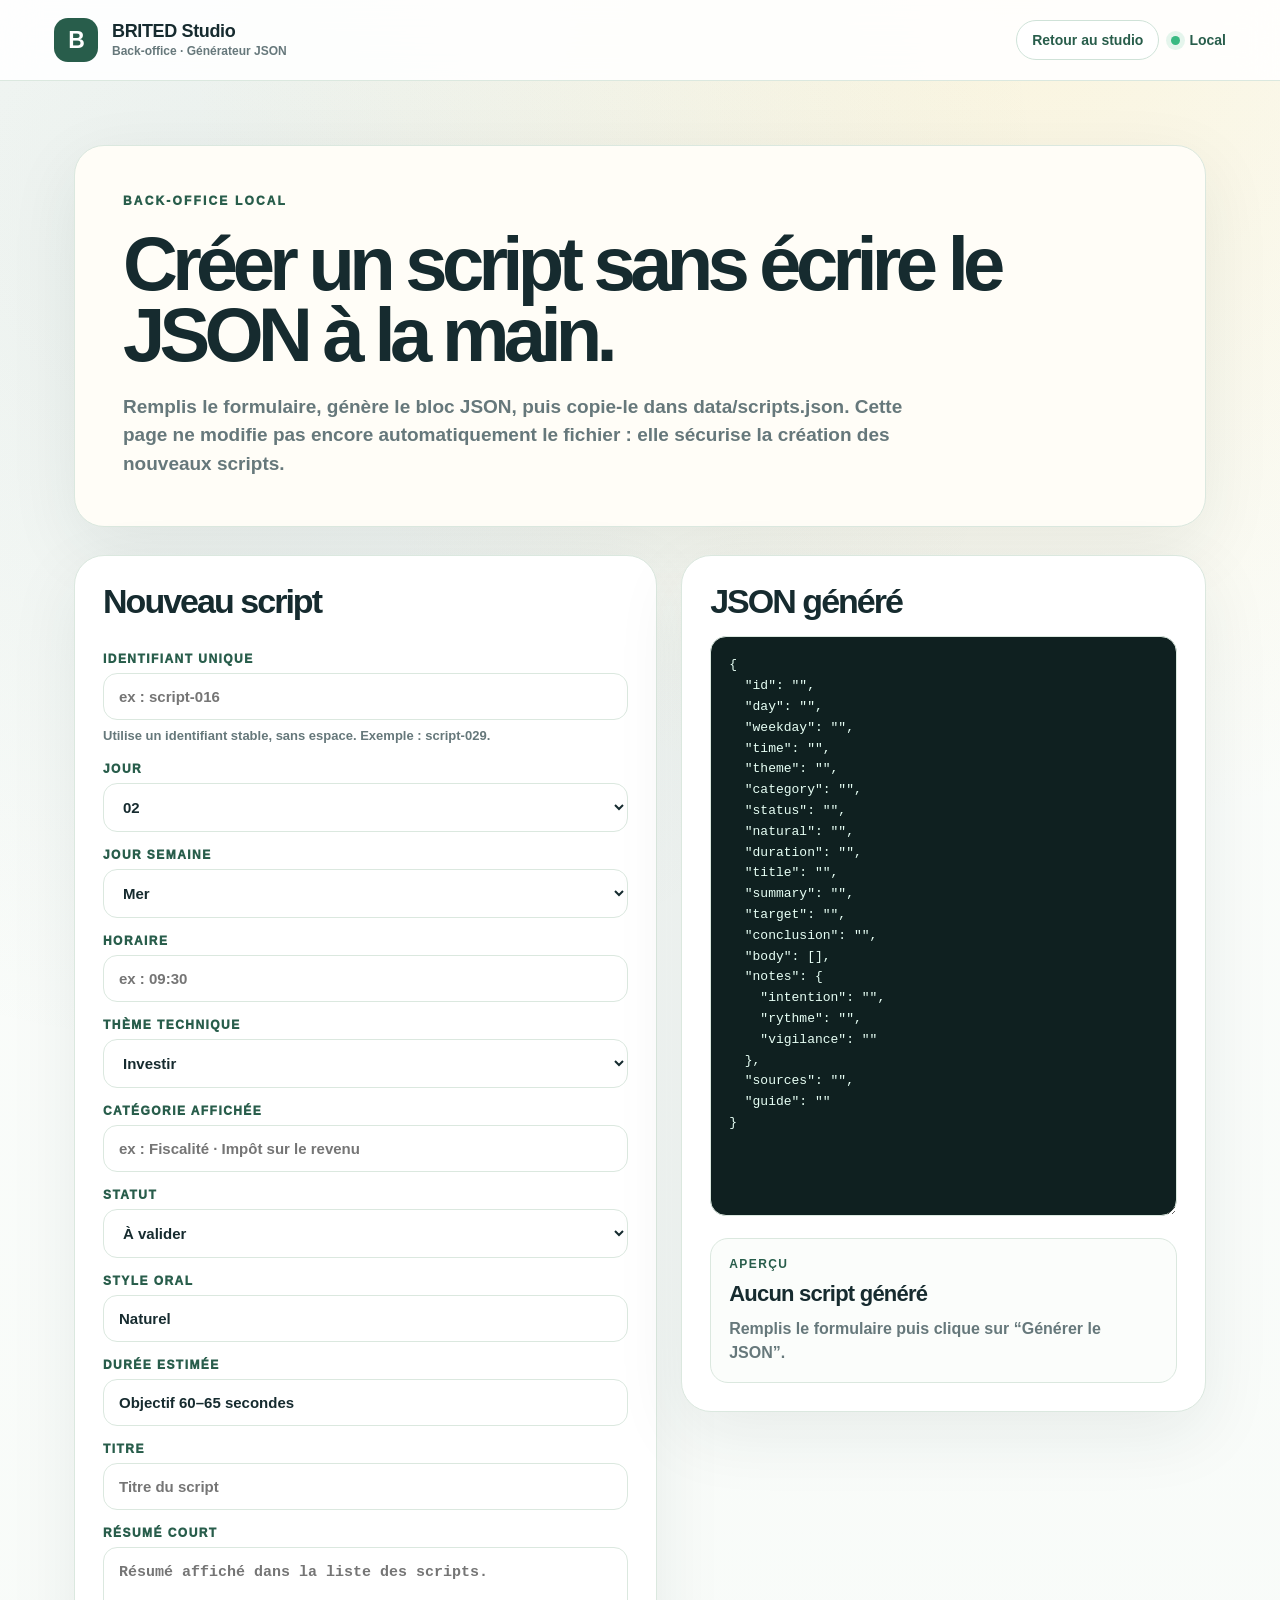
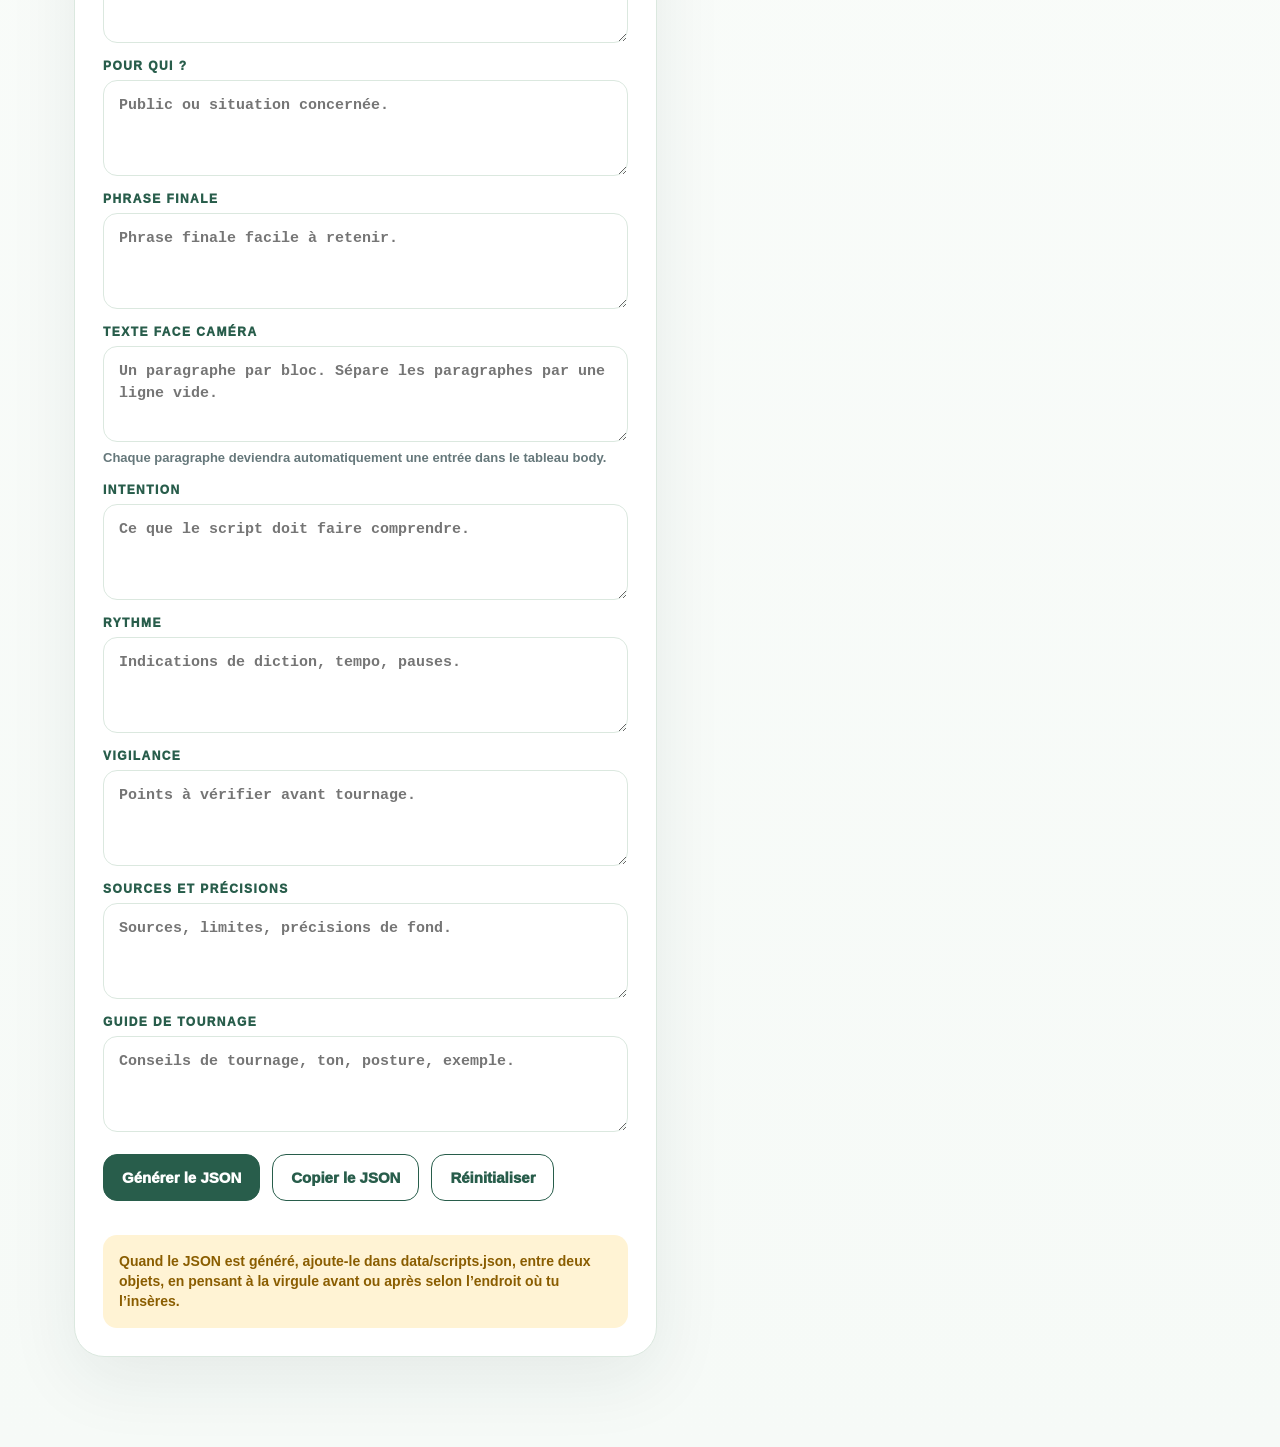
==== admin.html @ f1907782 "Branchement du CSS du back-office Modification de admin.html pour charger les styles spécifiques dep" ====
<!DOCTYPE html>
<html lang="fr">
<head>
  <meta charset="UTF-8" />
  <meta name="viewport" content="width=device-width, initial-scale=1.0" />

  <title>BRITED Studio V2 — Back-office</title>

  <link rel="stylesheet" href="assets/style.css" />
  <link rel="stylesheet" href="assets/admin.css" />
</head>

<body>
  <header>
    <div class="topbar">
      <div class="brand">
        <div class="brand-mark">B</div>
        <div>
          <div class="brand-title">BRITED Studio</div>
          <div class="brand-subtitle">Back-office · Générateur JSON</div>
        </div>
      </div>

      <div class="top-actions">
        <button class="small-button" onclick="window.location.href='index.html'">Retour au studio</button>
        <div class="access">
          <span class="access-dot"></span>
          Local
        </div>
      </div>
    </div>
  </header>

  <main class="admin-main">
    <section class="admin-hero">
      <div class="eyebrow">Back-office local</div>
      <h1>Créer un script sans écrire le JSON à la main.</h1>
      <p>
        Remplis le formulaire, génère le bloc JSON, puis copie-le dans <strong>data/scripts.json</strong>.
        Cette page ne modifie pas encore automatiquement le fichier : elle sécurise la création des nouveaux scripts.
      </p>
    </section>

    <section class="admin-layout">
      <form class="admin-card admin-form" id="scriptForm">
        <h2>Nouveau script</h2>

        <div class="field">
          <label for="id">Identifiant unique</label>
          <input id="id" name="id" type="text" placeholder="ex : script-016" required />
          <div class="field-help">Utilise un identifiant stable, sans espace. Exemple : script-029.</div>
        </div>

        <div class="field">
          <label for="day">Jour</label>
          <select id="day" name="day" required>
            <option value="02">02</option>
            <option value="03">03</option>
            <option value="04">04</option>
            <option value="05">05</option>
            <option value="06">06</option>
            <option value="07">07</option>
            <option value="08">08</option>
            <option value="09">09</option>
            <option value="10">10</option>
            <option value="11">11</option>
            <option value="12">12</option>
            <option value="13">13</option>
            <option value="14">14</option>
            <option value="15">15</option>
          </select>
        </div>

        <div class="field">
          <label for="weekday">Jour semaine</label>
          <select id="weekday" name="weekday" required>
            <option value="Mer">Mer</option>
            <option value="Jeu">Jeu</option>
            <option value="Ven">Ven</option>
            <option value="Sam">Sam</option>
            <option value="Dim">Dim</option>
            <option value="Lun">Lun</option>
            <option value="Mar">Mar</option>
          </select>
        </div>

        <div class="field">
          <label for="time">Horaire</label>
          <input id="time" name="time" type="text" placeholder="ex : 09:30" required />
        </div>

        <div class="field">
          <label for="theme">Thème technique</label>
          <select id="theme" name="theme" required>
            <option value="investir">Investir</option>
            <option value="fiscalite">Fiscalité</option>
            <option value="epargne">Épargne</option>
          </select>
        </div>

        <div class="field">
          <label for="category">Catégorie affichée</label>
          <input id="category" name="category" type="text" placeholder="ex : Fiscalité · Impôt sur le revenu" required />
        </div>

        <div class="field">
          <label for="status">Statut</label>
          <select id="status" name="status" required>
            <option value="À valider">À valider</option>
            <option value="À relire">À relire</option>
            <option value="Prêt">Prêt</option>
            <option value="Validé">Validé</option>
          </select>
        </div>

        <div class="field">
          <label for="natural">Style oral</label>
          <input id="natural" name="natural" type="text" value="Naturel" required />
        </div>

        <div class="field">
          <label for="duration">Durée estimée</label>
          <input id="duration" name="duration" type="text" value="Objectif 60–65 secondes" required />
        </div>

        <div class="field">
          <label for="title">Titre</label>
          <input id="title" name="title" type="text" placeholder="Titre du script" required />
        </div>

        <div class="field">
          <label for="summary">Résumé court</label>
          <textarea id="summary" name="summary" placeholder="Résumé affiché dans la liste des scripts." required></textarea>
        </div>

        <div class="field">
          <label for="target">Pour qui ?</label>
          <textarea id="target" name="target" placeholder="Public ou situation concernée." required></textarea>
        </div>

        <div class="field">
          <label for="conclusion">Phrase finale</label>
          <textarea id="conclusion" name="conclusion" placeholder="Phrase finale facile à retenir." required></textarea>
        </div>

        <div class="field">
          <label for="body">Texte face caméra</label>
          <textarea id="body" name="body" placeholder="Un paragraphe par bloc. Sépare les paragraphes par une ligne vide." required></textarea>
          <div class="field-help">Chaque paragraphe deviendra automatiquement une entrée dans le tableau body.</div>
        </div>

        <div class="field">
          <label for="intention">Intention</label>
          <textarea id="intention" name="intention" placeholder="Ce que le script doit faire comprendre." required></textarea>
        </div>

        <div class="field">
          <label for="rythme">Rythme</label>
          <textarea id="rythme" name="rythme" placeholder="Indications de diction, tempo, pauses." required></textarea>
        </div>

        <div class="field">
          <label for="vigilance">Vigilance</label>
          <textarea id="vigilance" name="vigilance" placeholder="Points à vérifier avant tournage." required></textarea>
        </div>

        <div class="field">
          <label for="sources">Sources et précisions</label>
          <textarea id="sources" name="sources" placeholder="Sources, limites, précisions de fond." required></textarea>
        </div>

        <div class="field">
          <label for="guide">Guide de tournage</label>
          <textarea id="guide" name="guide" placeholder="Conseils de tournage, ton, posture, exemple." required></textarea>
        </div>

        <div class="admin-actions">
          <button class="admin-button" type="submit">Générer le JSON</button>
          <button class="admin-button secondary" type="button" onclick="copyJson()">Copier le JSON</button>
          <button class="admin-button secondary" type="button" onclick="resetForm()">Réinitialiser</button>
        </div>

        <div class="admin-note">
          Quand le JSON est généré, ajoute-le dans <strong>data/scripts.json</strong>, entre deux objets,
          en pensant à la virgule avant ou après selon l’endroit où tu l’insères.
        </div>
      </form>

      <aside class="admin-card">
        <h2>JSON généré</h2>

        <textarea class="output-box" id="jsonOutput" readonly>{
  "id": "",
  "day": "",
  "weekday": "",
  "time": "",
  "theme": "",
  "category": "",
  "status": "",
  "natural": "",
  "duration": "",
  "title": "",
  "summary": "",
  "target": "",
  "conclusion": "",
  "body": [],
  "notes": {
    "intention": "",
    "rythme": "",
    "vigilance": ""
  },
  "sources": "",
  "guide": ""
}</textarea>

        <div class="preview-card" id="previewCard">
          <strong>Aperçu</strong>
          <h3>Aucun script généré</h3>
          <p>Remplis le formulaire puis clique sur “Générer le JSON”.</p>
        </div>
      </aside>
    </section>
  </main>

  <div class="toast" id="toast">Action confirmée</div>

  <script>
    const form = document.getElementById("scriptForm");
    const jsonOutput = document.getElementById("jsonOutput");
    const previewCard = document.getElementById("previewCard");

    function splitParagraphs(value) {
      return String(value || "")
        .split(/\n\s*\n/)
        .map((item) => item.trim())
        .filter(Boolean);
    }

    function getFormValue(name) {
      return form.elements[name].value.trim();
    }

    function buildScriptObject() {
      return {
        id: getFormValue("id"),
        day: getFormValue("day"),
        weekday: getFormValue("weekday"),
        time: getFormValue("time"),
        theme: getFormValue("theme"),
        category: getFormValue("category"),
        status: getFormValue("status"),
        natural: getFormValue("natural"),
        duration: getFormValue("duration"),
        title: getFormValue("title"),
        summary: getFormValue("summary"),
        target: getFormValue("target"),
        conclusion: getFormValue("conclusion"),
        body: splitParagraphs(getFormValue("body")),
        notes: {
          intention: getFormValue("intention"),
          rythme: getFormValue("rythme"),
          vigilance: getFormValue("vigilance")
        },
        sources: getFormValue("sources"),
        guide: getFormValue("guide")
      };
    }

    function generateJson() {
      const scriptObject = buildScriptObject();
      jsonOutput.value = JSON.stringify(scriptObject, null, 2);

      previewCard.innerHTML = `
        <strong>Aperçu</strong>
        <h3>${scriptObject.title || "Titre non renseigné"}</h3>
        <p>${scriptObject.day} ${scriptObject.weekday} · ${scriptObject.time} · ${scriptObject.category}</p>
      `;

      showToast("JSON généré");
    }

    function copyJson() {
      if (!jsonOutput.value.trim()) {
        showToast("Aucun JSON à copier");
        return;
      }

      navigator.clipboard.writeText(jsonOutput.value).then(() => {
        showToast("JSON copié");
      });
    }

    function resetForm() {
      form.reset();
      jsonOutput.value = `{
  "id": "",
  "day": "",
  "weekday": "",
  "time": "",
  "theme": "",
  "category": "",
  "status": "",
  "natural": "",
  "duration": "",
  "title": "",
  "summary": "",
  "target": "",
  "conclusion": "",
  "body": [],
  "notes": {
    "intention": "",
    "rythme": "",
    "vigilance": ""
  },
  "sources": "",
  "guide": ""
}`;

      previewCard.innerHTML = `
        <strong>Aperçu</strong>
        <h3>Aucun script généré</h3>
        <p>Remplis le formulaire puis clique sur “Générer le JSON”.</p>
      `;

      showToast("Formulaire réinitialisé");
    }

    function showToast(message) {
      const toast = document.getElementById("toast");
      toast.textContent = message;
      toast.classList.add("visible");

      setTimeout(() => {
        toast.classList.remove("visible");
      }, 1800);
    }

    form.addEventListener("submit", (event) => {
      event.preventDefault();
      generateJson();
    });
  </script>
</body>
</html>
---- assets/style.css ----
:root {
  --bg: #f6faf7;
  --bg-soft: #fbfdfb;
  --card: #fffdf7;
  --ink: #162b2f;
  --ink-soft: #31464a;
  --muted: #66787b;
  --green: #285d4b;
  --green-dark: #1f493b;
  --green-soft: #edf7f2;
  --green-line: #cfe2d8;
  --gold: #f5d67b;
  --gold-soft: #fff3d4;
  --gold-text: #8a5d00;
  --blue-soft: #eef5ff;
  --blue-text: #24507a;
  --border: #dbe8df;
  --shadow: 0 22px 70px rgba(25, 56, 49, 0.08);
  --radius-xl: 30px;
  --radius-lg: 22px;
}

* {
  box-sizing: border-box;
}

html {
  scroll-behavior: smooth;
}

body {
  margin: 0;
  background:
    radial-gradient(circle at 16% 7%, rgba(40, 93, 75, 0.08), transparent 28%),
    radial-gradient(circle at 80% 0%, rgba(245, 214, 123, 0.22), transparent 26%),
    linear-gradient(180deg, var(--bg-soft) 0%, var(--bg) 100%);
  color: var(--ink);
  font-family: Inter, -apple-system, BlinkMacSystemFont, "Segoe UI", sans-serif;
}

button,
input {
  font-family: inherit;
}

header {
  position: sticky;
  top: 0;
  z-index: 50;
  background: rgba(255, 255, 255, 0.88);
  backdrop-filter: blur(18px);
  border-bottom: 1px solid var(--border);
}

.topbar {
  max-width: 1220px;
  margin: 0 auto;
  padding: 18px 24px;
  display: flex;
  align-items: center;
  justify-content: space-between;
  gap: 18px;
}

.brand {
  display: flex;
  align-items: center;
  gap: 14px;
}

.brand-mark {
  width: 44px;
  height: 44px;
  border-radius: 14px;
  display: grid;
  place-items: center;
  background: var(--green);
  color: white;
  font-weight: 900;
  font-size: 23px;
  letter-spacing: -0.04em;
}

.brand-title {
  font-weight: 900;
  font-size: 18px;
  line-height: 1.05;
  letter-spacing: -0.02em;
}

.brand-subtitle {
  margin-top: 4px;
  color: var(--muted);
  font-size: 12px;
  font-weight: 700;
}

.top-actions {
  display: flex;
  align-items: center;
  gap: 12px;
}

.access {
  display: inline-flex;
  align-items: center;
  gap: 9px;
  color: var(--green);
  font-weight: 850;
  font-size: 14px;
  white-space: nowrap;
}

.access-dot {
  width: 9px;
  height: 9px;
  border-radius: 999px;
  background: #39b982;
  box-shadow: 0 0 0 5px rgba(57, 185, 130, 0.13);
}

.small-button {
  border: 1px solid var(--green-line);
  background: white;
  color: var(--green);
  border-radius: 999px;
  padding: 11px 15px;
  font-size: 14px;
  font-weight: 850;
  cursor: pointer;
  transition: 0.2s ease;
}

.small-button:hover {
  background: var(--green-soft);
  transform: translateY(-1px);
}

main {
  max-width: 1220px;
  margin: 0 auto;
  padding: 76px 24px 90px;
}

.hero {
  display: grid;
  grid-template-columns: 1.25fr 0.75fr;
  gap: 38px;
  align-items: end;
}

.eyebrow {
  color: var(--green);
  font-weight: 950;
  letter-spacing: 0.18em;
  font-size: 12px;
  text-transform: uppercase;
  margin-bottom: 20px;
}

h1 {
  max-width: 830px;
  margin: 0;
  font-size: clamp(54px, 8vw, 94px);
  line-height: 0.94;
  letter-spacing: -0.075em;
  font-weight: 900;
}

.hero-text {
  max-width: 760px;
  margin: 28px 0 0;
  color: var(--muted);
  font-size: 21px;
  line-height: 1.5;
  font-weight: 560;
}

.hero-panel {
  background: var(--card);
  border: 1px solid var(--border);
  box-shadow: var(--shadow);
  border-radius: var(--radius-xl);
  padding: 28px;
}

.hero-panel-title {
  font-size: 15px;
  color: var(--green);
  font-weight: 950;
  text-transform: uppercase;
  letter-spacing: 0.15em;
  margin-bottom: 18px;
}

.metric {
  display: grid;
  grid-template-columns: 52px 1fr;
  gap: 15px;
  align-items: center;
  padding: 16px 0;
  border-top: 1px solid var(--border);
}

.metric:first-of-type {
  border-top: 0;
  padding-top: 0;
}

.metric-icon {
  width: 52px;
  height: 52px;
  border-radius: 16px;
  background: var(--green-soft);
  color: var(--green);
  display: grid;
  place-items: center;
  font-weight: 950;
  font-size: 18px;
}

.metric strong {
  display: block;
  font-size: 17px;
  letter-spacing: -0.02em;
}

.metric span {
  display: block;
  margin-top: 4px;
  color: var(--muted);
  font-size: 14px;
  line-height: 1.35;
  font-weight: 650;
}

.section-head {
  margin-top: 74px;
  display: flex;
  align-items: end;
  justify-content: space-between;
  gap: 24px;
}

.section-label {
  color: var(--green);
  font-weight: 950;
  letter-spacing: 0.17em;
  font-size: 12px;
  text-transform: uppercase;
  margin-bottom: 20px;
}

h2 {
  margin: 0;
  font-size: clamp(36px, 5vw, 56px);
  line-height: 1;
  letter-spacing: -0.058em;
  font-weight: 900;
}

.filters {
  margin-top: 34px;
  display: grid;
  gap: 18px;
}

.search-input {
  width: 100%;
  border: 1px solid var(--border);
  background: white;
  color: var(--ink);
  border-radius: 18px;
  padding: 18px 20px;
  font-size: 17px;
  font-weight: 750;
  outline: none;
  box-shadow: 0 12px 30px rgba(25, 56, 49, 0.04);
}

.search-input::placeholder {
  color: var(--muted);
}

.search-input:focus {
  border-color: var(--green-line);
  box-shadow: 0 0 0 5px rgba(40, 93, 75, 0.08);
}

.days {
  display: flex;
  gap: 10px;
  overflow-x: auto;
  padding-bottom: 8px;
}

.day {
  border: 1px solid var(--border);
  background: white;
  color: var(--ink);
  border-radius: 15px;
  min-width: 66px;
  height: 74px;
  display: grid;
  place-items: center;
  cursor: pointer;
  transition: 0.2s ease;
}

.day strong {
  display: block;
  font-size: 21px;
  line-height: 1;
  margin-bottom: 6px;
  letter-spacing: -0.03em;
}

.day span {
  display: block;
  color: var(--muted);
  font-size: 12px;
  font-weight: 800;
}

.day.active {
  background: var(--green);
  color: white;
  border-color: var(--green);
  transform: translateY(-1px);
  box-shadow: 0 14px 32px rgba(40, 93, 75, 0.18);
}

.day.active span {
  color: rgba(255, 255, 255, 0.82);
}

.filter-row {
  display: flex;
  gap: 10px;
  flex-wrap: wrap;
}

.chip {
  border: 1px solid var(--border);
  background: white;
  color: var(--muted);
  border-radius: 999px;
  padding: 12px 16px;
  font-weight: 850;
  cursor: pointer;
  transition: 0.2s ease;
}

.chip.active {
  background: var(--green-soft);
  border-color: var(--green-line);
  color: var(--green);
}

.summary-panel,
.control-panel,
.quality-panel {
  margin-top: 22px;
  background: white;
  border: 1px solid var(--border);
  box-shadow: 0 12px 30px rgba(25, 56, 49, 0.04);
}

.summary-panel {
  border-radius: var(--radius-xl);
  padding: 22px;
}

.summary-head {
  display: flex;
  justify-content: space-between;
  align-items: end;
  gap: 18px;
  margin-bottom: 16px;
}

.summary-head h3,
.quality-head h3 {
  margin: 0;
  font-size: 28px;
  line-height: 1.05;
  letter-spacing: -0.045em;
  color: var(--ink);
}

.summary-head p,
.quality-head p {
  margin: 7px 0 0;
  color: var(--muted);
  font-weight: 650;
  line-height: 1.45;
}

.summary-refresh {
  background: var(--green-soft);
  color: var(--green);
  border-radius: 999px;
  padding: 10px 14px;
  font-weight: 950;
  font-size: 13px;
  white-space: nowrap;
}

.summary-grid {
  display: grid;
  grid-template-columns: repeat(4, 1fr);
  gap: 12px;
}

.summary-card {
  background: var(--green-soft);
  border: 1px solid var(--green-line);
  border-radius: 16px;
  padding: 16px;
  min-height: 104px;
}

.summary-card.gold {
  background: var(--gold-soft);
  border-color: #ead390;
}

.summary-card.blue {
  background: var(--blue-soft);
  border-color: #cfe0f5;
}

.summary-card span {
  display: block;
  color: var(--muted);
  font-size: 11px;
  font-weight: 950;
  letter-spacing: 0.1em;
  text-transform: uppercase;
  margin-bottom: 10px;
  line-height: 1.25;
}

.summary-card strong {
  display: block;
  color: var(--green);
  font-size: 34px;
  line-height: 1;
  letter-spacing: -0.05em;
  font-weight: 950;
}

.summary-card.gold strong {
  color: var(--gold-text);
}

.summary-card.blue strong {
  color: var(--blue-text);
}

.summary-card small {
  display: block;
  margin-top: 8px;
  color: var(--muted);
  font-weight: 750;
  line-height: 1.35;
}

.summary-actions {
  margin-top: 16px;
  display: flex;
  gap: 12px;
  flex-wrap: wrap;
}

.summary-filter-button,
.tracking-filter-button {
  border: 1px solid var(--green);
  background: white;
  color: var(--green);
  border-radius: 14px;
  padding: 14px 18px;
  font-size: 14px;
  font-weight: 950;
  cursor: pointer;
  transition: 0.2s ease;
  flex: 1;
  min-height: 54px;
}

.summary-filter-button:hover,
.tracking-filter-button:hover {
  background: var(--green-soft);
  transform: translateY(-1px);
}

.summary-filter-button.gold {
  border-color: #ead390;
  color: var(--gold-text);
}

.tracking-filter-button.blue {
  border-color: #cfe0f5;
  color: var(--blue-text);
}

.summary-filter-button.active,
.tracking-filter-button.active {
  background: var(--green);
  color: white;
}

.summary-filter-button.gold.active {
  background: var(--gold-soft);
  color: var(--gold-text);
}

.tracking-filter-button.blue.active {
  background: var(--blue-soft);
  color: var(--blue-text);
}

.control-panel {
  border-radius: 20px;
  padding: 18px;
  display: grid;
  grid-template-columns: repeat(6, 1fr);
  gap: 12px;
  align-items: center;
}

.control-item {
  background: var(--green-soft);
  border-radius: 14px;
  padding: 13px 14px;
  min-height: 64px;
}

.control-item.blue {
  background: var(--blue-soft);
}

.control-label {
  display: block;
  color: var(--muted);
  font-size: 11px;
  font-weight: 950;
  text-transform: uppercase;
  letter-spacing: 0.12em;
  margin-bottom: 6px;
}

.control-value {
  display: block;
  color: var(--green);
  font-size: 16px;
  font-weight: 950;
  line-height: 1.2;
}

.control-item.blue .control-value {
  color: var(--blue-text);
}

.control-actions {
  grid-column: 1 / -1;
  display: flex;
  gap: 12px;
  flex-wrap: wrap;
}

.reset-button,
.bulk-copy-button,
.export-button,
.quality-button {
  border: 1px solid var(--green);
  border-radius: 14px;
  padding: 15px 18px;
  font-size: 14px;
  font-weight: 950;
  cursor: pointer;
  white-space: nowrap;
  transition: 0.2s ease;
  min-height: 56px;
}

.reset-button {
  background: var(--green);
  color: white;
}

.bulk-copy-button,
.export-button,
.quality-button {
  background: white;
  color: var(--green);
  flex: 1;
}

.quality-button.active {
  background: var(--gold-soft);
  color: var(--gold-text);
  border-color: #ead390;
}

.export-button.blue {
  border-color: #cfe0f5;
  color: var(--blue-text);
}

.reset-button:hover,
.bulk-copy-button:hover,
.export-button:hover,
.quality-button:hover {
  transform: translateY(-1px);
}

.reset-button:hover {
  background: var(--green-dark);
}

.bulk-copy-button:hover,
.export-button:hover,
.quality-button:hover {
  background: var(--green-soft);
}

.export-button.blue:hover {
  background: var(--blue-soft);
}

.program-note {
  margin-top: 20px;
  background: var(--gold-soft);
  color: var(--gold-text);
  border-radius: 12px;
  padding: 16px 18px;
  font-weight: 750;
  font-size: 14px;
  line-height: 1.45;
}

.quality-panel {
  display: none;
  border-radius: var(--radius-xl);
  padding: 24px;
  box-shadow: var(--shadow);
}

.quality-panel.active {
  display: block;
}

.quality-head {
  display: flex;
  justify-content: space-between;
  align-items: end;
  gap: 18px;
  margin-bottom: 18px;
}

.quality-count {
  background: var(--green-soft);
  color: var(--green);
  border-radius: 999px;
  padding: 10px 14px;
  font-weight: 950;
  white-space: nowrap;
}

.quality-grid {
  display: grid;
  gap: 12px;
}

.quality-card {
  display: grid;
  grid-template-columns: 1.2fr 0.72fr 0.72fr 0.72fr;
  gap: 12px;
  padding: 16px;
  border: 1px solid var(--border);
  border-radius: 16px;
  background: var(--bg-soft);
  align-items: start;
}

.quality-title strong {
  display: block;
  font-size: 16px;
  line-height: 1.2;
  letter-spacing: -0.025em;
  color: var(--ink);
  margin-bottom: 7px;
}

.quality-title span,
.quality-field span {
  display: block;
  color: var(--muted);
  font-size: 11px;
  font-weight: 950;
  letter-spacing: 0.1em;
  text-transform: uppercase;
  margin-bottom: 6px;
}

.quality-field strong {
  display: block;
  color: var(--ink-soft);
  font-size: 14px;
  line-height: 1.35;
}

.quality-note {
  grid-column: 1 / -1;
  background: white;
  border-radius: 12px;
  padding: 13px;
  color: var(--ink-soft);
  font-size: 14px;
  line-height: 1.5;
  font-weight: 650;
}

.quality-note strong {
  color: var(--green);
}

.layout {
  margin-top: 26px;
  display: grid;
  grid-template-columns: 0.85fr 1.15fr;
  gap: 24px;
  align-items: start;
}

.script-list {
  display: grid;
  gap: 14px;
  position: sticky;
  top: 94px;
}

.list-card {
  border: 1px solid var(--border);
  background: white;
  border-radius: var(--radius-lg);
  padding: 20px;
  cursor: pointer;
  transition: 0.2s ease;
  text-align: left;
  color: inherit;
}

.list-card:hover {
  transform: translateY(-1px);
  box-shadow: 0 14px 34px rgba(25, 56, 49, 0.07);
}

.list-card.active {
  border-color: #ead390;
  background: var(--card);
  box-shadow: var(--shadow);
}

.list-card.shot {
  border-color: #cfe0f5;
  background: #fbfdff;
}

.list-meta {
  display: flex;
  align-items: center;
  justify-content: space-between;
  gap: 12px;
  margin-bottom: 12px;
  flex-wrap: wrap;
}

.list-time {
  background: var(--green-soft);
  color: var(--green);
  border-radius: 999px;
  padding: 7px 10px;
  font-weight: 900;
  font-size: 13px;
}

.list-status {
  color: var(--gold-text);
  font-size: 12px;
  font-weight: 900;
  white-space: nowrap;
}

.shot-badge {
  display: inline-flex;
  background: var(--blue-soft);
  color: var(--blue-text);
  border-radius: 999px;
  padding: 7px 10px;
  font-size: 12px;
  font-weight: 950;
  white-space: nowrap;
}

.list-card h3 {
  margin: 0;
  font-size: 19px;
  line-height: 1.15;
  letter-spacing: -0.035em;
}

.list-card p {
  margin: 10px 0 0;
  color: var(--muted);
  font-size: 14px;
  line-height: 1.42;
  font-weight: 620;
}

.script-card {
  background: var(--card);
  border: 1px solid #ead390;
  border-radius: var(--radius-xl);
  padding: clamp(25px, 4vw, 40px);
  box-shadow: var(--shadow);
}

.script-top {
  display: flex;
  justify-content: space-between;
  align-items: start;
  gap: 18px;
  margin-bottom: 18px;
}

.badges {
  display: flex;
  gap: 10px;
  align-items: center;
  flex-wrap: wrap;
}

.badge {
  display: inline-flex;
  align-items: center;
  border-radius: 999px;
  padding: 8px 12px;
  font-size: 14px;
  font-weight: 950;
}

.badge.time {
  background: #edf3f0;
  color: #60726c;
}

.badge.status {
  background: var(--gold-soft);
  color: var(--gold-text);
}

.badge.natural {
  background: var(--green-soft);
  color: var(--green);
}

.badge.shot {
  background: var(--blue-soft);
  color: var(--blue-text);
}

.script-buttons {
  display: flex;
  gap: 10px;
  flex-wrap: wrap;
  justify-content: flex-end;
}

.copy,
.shooting-button,
.shot-button {
  border: 1px solid var(--green);
  color: var(--green);
  background: white;
  border-radius: 14px;
  padding: 13px 18px;
  font-weight: 950;
  cursor: pointer;
  font-size: 16px;
  transition: 0.2s ease;
  white-space: nowrap;
}

.shooting-button {
  background: var(--green);
  color: white;
}

.shot-button {
  border-color: #cfe0f5;
  color: var(--blue-text);
}

.shot-button.active {
  background: var(--blue-soft);
  color: var(--blue-text);
}

.copy:hover,
.shot-button:hover {
  background: var(--green-soft);
  transform: translateY(-1px);
}

.shooting-button:hover {
  background: var(--green-dark);
  transform: translateY(-1px);
}

.script-title {
  margin: 14px 0 24px;
  font-size: clamp(30px, 3.6vw, 44px);
  line-height: 1.08;
  letter-spacing: -0.055em;
  font-weight: 900;
}

.meta-box {
  background: #eef6f2;
  border-left: 4px solid var(--green);
  border-radius: 12px;
  padding: 18px;
  margin-bottom: 18px;
  font-size: 15px;
  line-height: 1.7;
  color: var(--ink-soft);
}

.meta-box strong {
  color: var(--green);
}

.duration {
  background: var(--gold-soft);
  color: var(--gold-text);
  border-radius: 12px;
  padding: 17px;
  font-size: 14px;
  line-height: 1.55;
  font-weight: 720;
  margin-bottom: 24px;
}

.mode-tabs {
  display: flex;
  gap: 10px;
  margin-bottom: 22px;
  flex-wrap: wrap;
}

.mode-tab {
  border: 1px solid var(--border);
  background: white;
  color: var(--muted);
  border-radius: 999px;
  padding: 11px 15px;
  font-weight: 900;
  cursor: pointer;
}

.mode-tab.active {
  background: var(--green);
  border-color: var(--green);
  color: white;
}

.script-body {
  font-family: Georgia, "Times New Roman", serif;
  font-size: clamp(21px, 2.2vw, 27px);
  line-height: 1.62;
  letter-spacing: -0.017em;
  color: #203236;
}

.script-body p {
  margin: 0 0 28px;
}

.notes {
  display: none;
  font-size: 17px;
  line-height: 1.65;
  color: var(--ink-soft);
}

.notes.active {
  display: block;
}

.script-body.hidden {
  display: none;
}

.notes-grid {
  display: grid;
  gap: 14px;
}

.note-card {
  background: white;
  border: 1px solid var(--border);
  border-radius: 16px;
  padding: 18px;
}

.note-card strong {
  display: block;
  color: var(--green);
  margin-bottom: 7px;
  font-size: 14px;
  text-transform: uppercase;
  letter-spacing: 0.12em;
}

.note-card p {
  margin: 0;
}

.script-actions {
  border-top: 1px solid var(--border);
  margin-top: 32px;
  padding-top: 22px;
  display: grid;
  gap: 14px;
}

details {
  background: var(--green-soft);
  color: var(--green);
  border-radius: 12px;
  padding: 0;
  overflow: hidden;
}

summary {
  list-style: none;
  cursor: pointer;
  padding: 18px;
  font-weight: 950;
  display: flex;
  justify-content: space-between;
  align-items: center;
}

summary::-webkit-details-marker {
  display: none;
}

details div {
  padding: 0 18px 18px;
  color: var(--ink-soft);
  font-weight: 640;
  line-height: 1.55;
}

.warning {
  background: var(--gold-soft);
  color: var(--gold-text);
  border-radius: 10px;
  padding: 15px;
  font-size: 14px;
  font-weight: 720;
  line-height: 1.45;
}

.empty {
  display: none;
  background: white;
  border: 1px dashed var(--border);
  border-radius: var(--radius-lg);
  padding: 28px;
  color: var(--muted);
  font-weight: 720;
  line-height: 1.5;
}

.toast {
  position: fixed;
  left: 50%;
  bottom: 28px;
  transform: translateX(-50%) translateY(20px);
  background: var(--green);
  color: white;
  padding: 14px 20px;
  border-radius: 999px;
  font-weight: 900;
  opacity: 0;
  pointer-events: none;
  transition: 0.25s ease;
  box-shadow: 0 16px 45px rgba(25, 68, 53, 0.25);
  z-index: 90;
}

.toast.visible {
  opacity: 1;
  transform: translateX(-50%) translateY(0);
}

.shooting-overlay {
  position: fixed;
  inset: 0;
  z-index: 999;
  background:
    radial-gradient(circle at 15% 0%, rgba(245, 214, 123, 0.18), transparent 28%),
    linear-gradient(180deg, #0d201f 0%, #142c2a 100%);
  color: white;
  display: none;
  overflow-y: auto;
  padding: 28px;
}

.shooting-overlay.active {
  display: block;
}

.shooting-shell {
  max-width: 980px;
  margin: 0 auto;
  min-height: calc(100vh - 56px);
  display: grid;
  grid-template-rows: auto 1fr auto;
  gap: 28px;
}

.shooting-top {
  display: flex;
  justify-content: space-between;
  align-items: center;
  gap: 18px;
  padding-bottom: 20px;
  border-bottom: 1px solid rgba(255, 255, 255, 0.15);
}

.shooting-label {
  color: var(--gold);
  font-size: 12px;
  font-weight: 950;
  letter-spacing: 0.18em;
  text-transform: uppercase;
  margin-bottom: 8px;
}

.shooting-title {
  margin: 0;
  font-size: clamp(34px, 5vw, 64px);
  line-height: 1.02;
  letter-spacing: -0.06em;
  max-width: 780px;
}

.shooting-meta {
  margin-top: 12px;
  color: rgba(255, 255, 255, 0.72);
  font-size: 15px;
  font-weight: 800;
  line-height: 1.4;
}

.shooting-actions {
  display: flex;
  gap: 10px;
  flex-wrap: wrap;
  justify-content: flex-end;
}

.shooting-action {
  border: 1px solid rgba(255, 255, 255, 0.22);
  background: rgba(255, 255, 255, 0.1);
  color: white;
  border-radius: 999px;
  padding: 12px 16px;
  font-size: 14px;
  font-weight: 950;
  cursor: pointer;
  transition: 0.2s ease;
  white-space: nowrap;
}

.shooting-action.primary {
  background: var(--gold);
  border-color: var(--gold);
  color: #17312c;
}

.shooting-action.blue {
  background: var(--blue-soft);
  border-color: var(--blue-soft);
  color: var(--blue-text);
}

.shooting-action:hover {
  transform: translateY(-1px);
  background: rgba(255, 255, 255, 0.18);
}

.shooting-action.primary:hover {
  background: #ffe28a;
}

.shooting-body {
  align-self: center;
  font-family: Georgia, "Times New Roman", serif;
  font-size: clamp(30px, 4vw, 50px);
  line-height: 1.45;
  letter-spacing: -0.025em;
  max-width: 960px;
  padding: 24px 0 40px;
}

.shooting-body p {
  margin: 0 0 42px;
}

.shooting-footer {
  position: sticky;
  bottom: 0;
  background: linear-gradient(180deg, rgba(20, 44, 42, 0), #142c2a 38%);
  padding: 34px 0 0;
  color: rgba(255, 255, 255, 0.58);
  font-size: 13px;
  font-weight: 800;
  line-height: 1.45;
}

@media (max-width: 1100px) {
  .summary-grid {
    grid-template-columns: repeat(2, 1fr);
  }

  .control-panel {
    grid-template-columns: repeat(2, 1fr);
  }

  .control-actions {
    grid-column: 1 / -1;
  }
}

@media (max-width: 940px) {
  .hero {
    grid-template-columns: 1fr;
  }

  .layout {
    grid-template-columns: 1fr;
  }

  .script-list {
    position: static;
  }

  .quality-card {
    grid-template-columns: 1fr 1fr;
  }

  .quality-title {
    grid-column: 1 / -1;
  }
}

@media (max-width: 680px) {
  main {
    padding-top: 52px;
  }

  .topbar {
    align-items: flex-start;
  }

  .top-actions {
    display: none;
  }

  h1 {
    font-size: 55px;
  }

  .hero-text {
    font-size: 18px;
  }

  .section-head,
  .summary-head,
  .quality-head {
    display: block;
  }

  .summary-refresh,
  .quality-count {
    display: inline-flex;
    margin-top: 14px;
  }

  .summary-grid,
  .summary-actions,
  .control-panel,
  .control-actions {
    grid-template-columns: 1fr;
    display: grid;
  }

  .quality-card {
    grid-template-columns: 1fr;
  }

  .script-top {
    flex-direction: column;
    align-items: stretch;
  }

  .script-buttons {
    display: grid;
    grid-template-columns: 1fr;
  }

  .copy,
  .shooting-button,
  .shot-button {
    width: 100%;
  }

  .script-card {
    padding: 24px;
  }

  .shooting-overlay {
    padding: 20px;
  }

  .shooting-top {
    display: block;
  }

  .shooting-actions {
    justify-content: flex-start;
    margin-top: 18px;
  }

  .shooting-body {
    font-size: clamp(27px, 8vw, 38px);
    line-height: 1.42;
  }
}
---- assets/admin.css ----
.admin-main {
  max-width: 1180px;
  margin: 0 auto;
  padding: 64px 24px 90px;
}

.admin-hero {
  background: var(--card);
  border: 1px solid var(--border);
  border-radius: var(--radius-xl);
  box-shadow: var(--shadow);
  padding: clamp(28px, 5vw, 48px);
  margin-bottom: 28px;
}

.admin-hero h1 {
  font-size: clamp(44px, 7vw, 76px);
  max-width: 900px;
}

.admin-hero p {
  max-width: 780px;
  color: var(--muted);
  font-size: 19px;
  line-height: 1.5;
  font-weight: 650;
  margin: 22px 0 0;
}

.admin-layout {
  display: grid;
  grid-template-columns: 1fr 0.9fr;
  gap: 24px;
  align-items: start;
}

.admin-card {
  background: white;
  border: 1px solid var(--border);
  border-radius: var(--radius-xl);
  box-shadow: var(--shadow);
  padding: 28px;
}

.admin-card h2 {
  font-size: 34px;
  margin-bottom: 18px;
}

.admin-form {
  display: grid;
  gap: 16px;
}

.field {
  display: grid;
  gap: 7px;
}

.field label {
  color: var(--green);
  font-size: 12px;
  font-weight: 950;
  letter-spacing: 0.12em;
  text-transform: uppercase;
}

.field input,
.field select,
.field textarea {
  width: 100%;
  border: 1px solid var(--border);
  border-radius: 14px;
  padding: 14px 15px;
  color: var(--ink);
  background: white;
  font-size: 15px;
  font-weight: 650;
  outline: none;
}

.field textarea {
  min-height: 96px;
  resize: vertical;
  line-height: 1.5;
}

.field input:focus,
.field select:focus,
.field textarea:focus {
  border-color: var(--green-line);
  box-shadow: 0 0 0 5px rgba(40, 93, 75, 0.08);
}

.field-help {
  color: var(--muted);
  font-size: 13px;
  line-height: 1.4;
  font-weight: 650;
}

.admin-actions {
  display: flex;
  gap: 12px;
  flex-wrap: wrap;
  margin-top: 6px;
}

.admin-button {
  border: 1px solid var(--green);
  background: var(--green);
  color: white;
  border-radius: 14px;
  padding: 14px 18px;
  font-size: 15px;
  font-weight: 950;
  cursor: pointer;
  transition: 0.2s ease;
}

.admin-button.secondary {
  background: white;
  color: var(--green);
}

.admin-button:hover {
  transform: translateY(-1px);
}

.output-box {
  width: 100%;
  min-height: 580px;
  border: 1px solid var(--border);
  border-radius: 16px;
  padding: 18px;
  background: #0f2020;
  color: #e7fff5;
  font-family: ui-monospace, SFMono-Regular, Menlo, Monaco, Consolas, "Liberation Mono", monospace;
  font-size: 13px;
  line-height: 1.6;
  resize: vertical;
  white-space: pre;
}

.admin-note {
  margin-top: 18px;
  background: var(--gold-soft);
  color: var(--gold-text);
  border-radius: 14px;
  padding: 16px;
  line-height: 1.45;
  font-weight: 750;
  font-size: 14px;
}

.preview-card {
  margin-top: 18px;
  border: 1px solid var(--border);
  border-radius: 18px;
  background: var(--bg-soft);
  padding: 18px;
}

.preview-card strong {
  display: block;
  color: var(--green);
  font-size: 12px;
  letter-spacing: 0.12em;
  text-transform: uppercase;
  margin-bottom: 10px;
}

.preview-card h3 {
  margin: 0 0 10px;
  font-size: 22px;
  letter-spacing: -0.035em;
}

.preview-card p {
  color: var(--muted);
  line-height: 1.45;
  font-weight: 650;
  margin: 0;
}

@media (max-width: 980px) {
  .admin-layout {
    grid-template-columns: 1fr;
  }
}

@media (max-width: 680px) {
  .admin-main {
    padding-top: 42px;
  }

  .admin-card {
    padding: 22px;
  }

  .admin-actions {
    display: grid;
    grid-template-columns: 1fr;
  }

  .admin-button {
    width: 100%;
  }
}
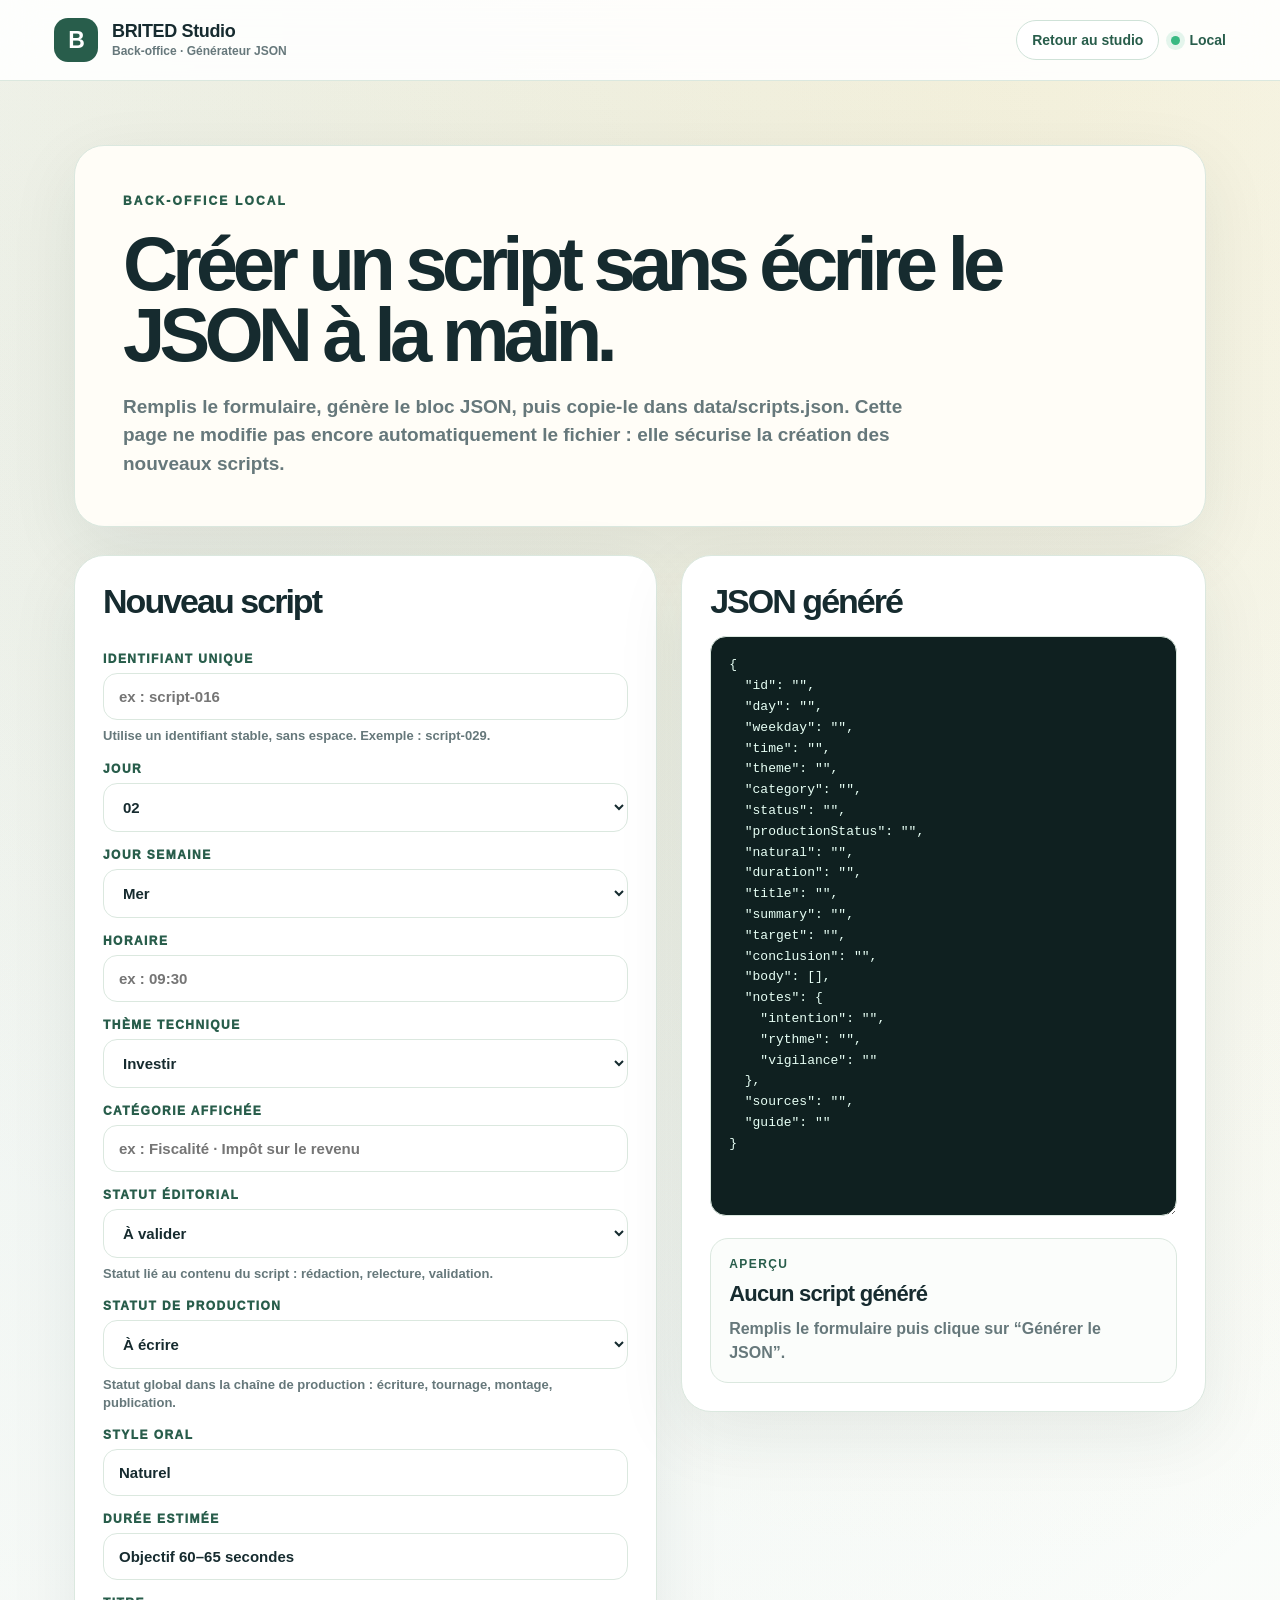
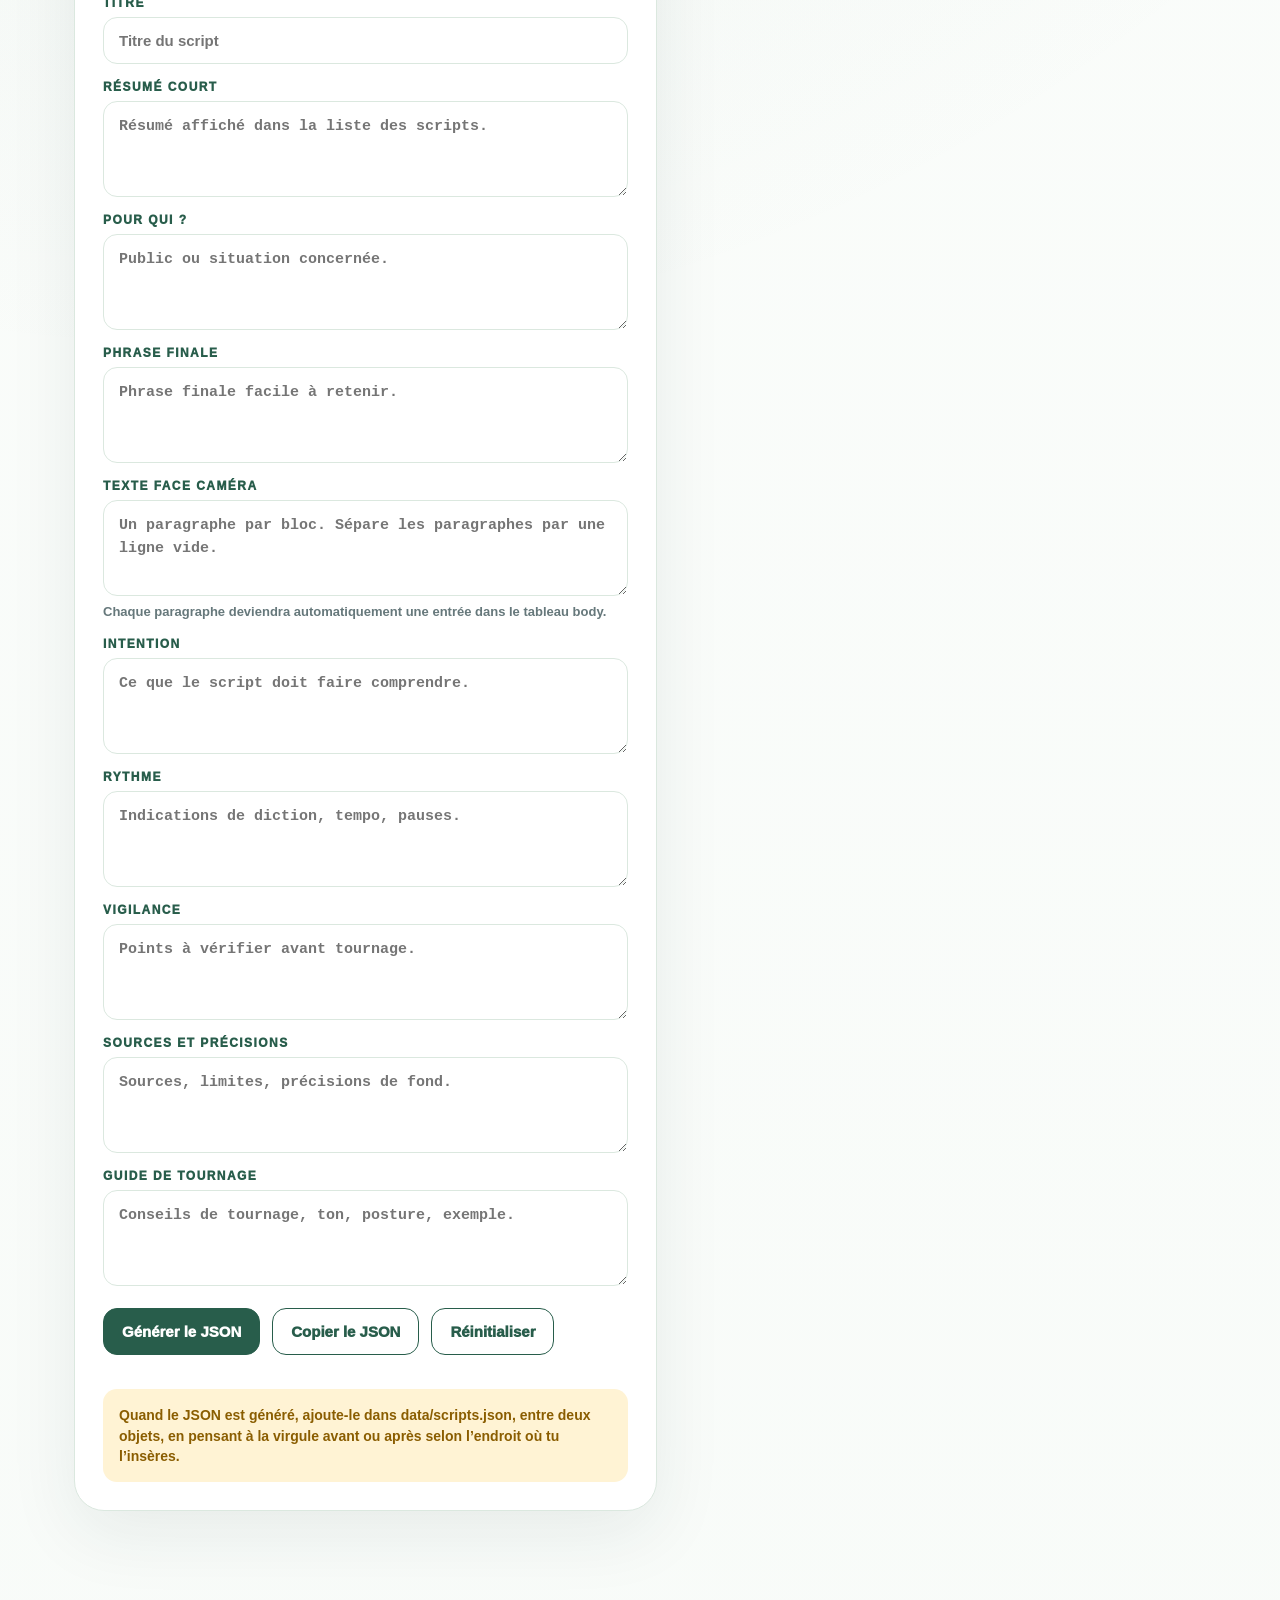
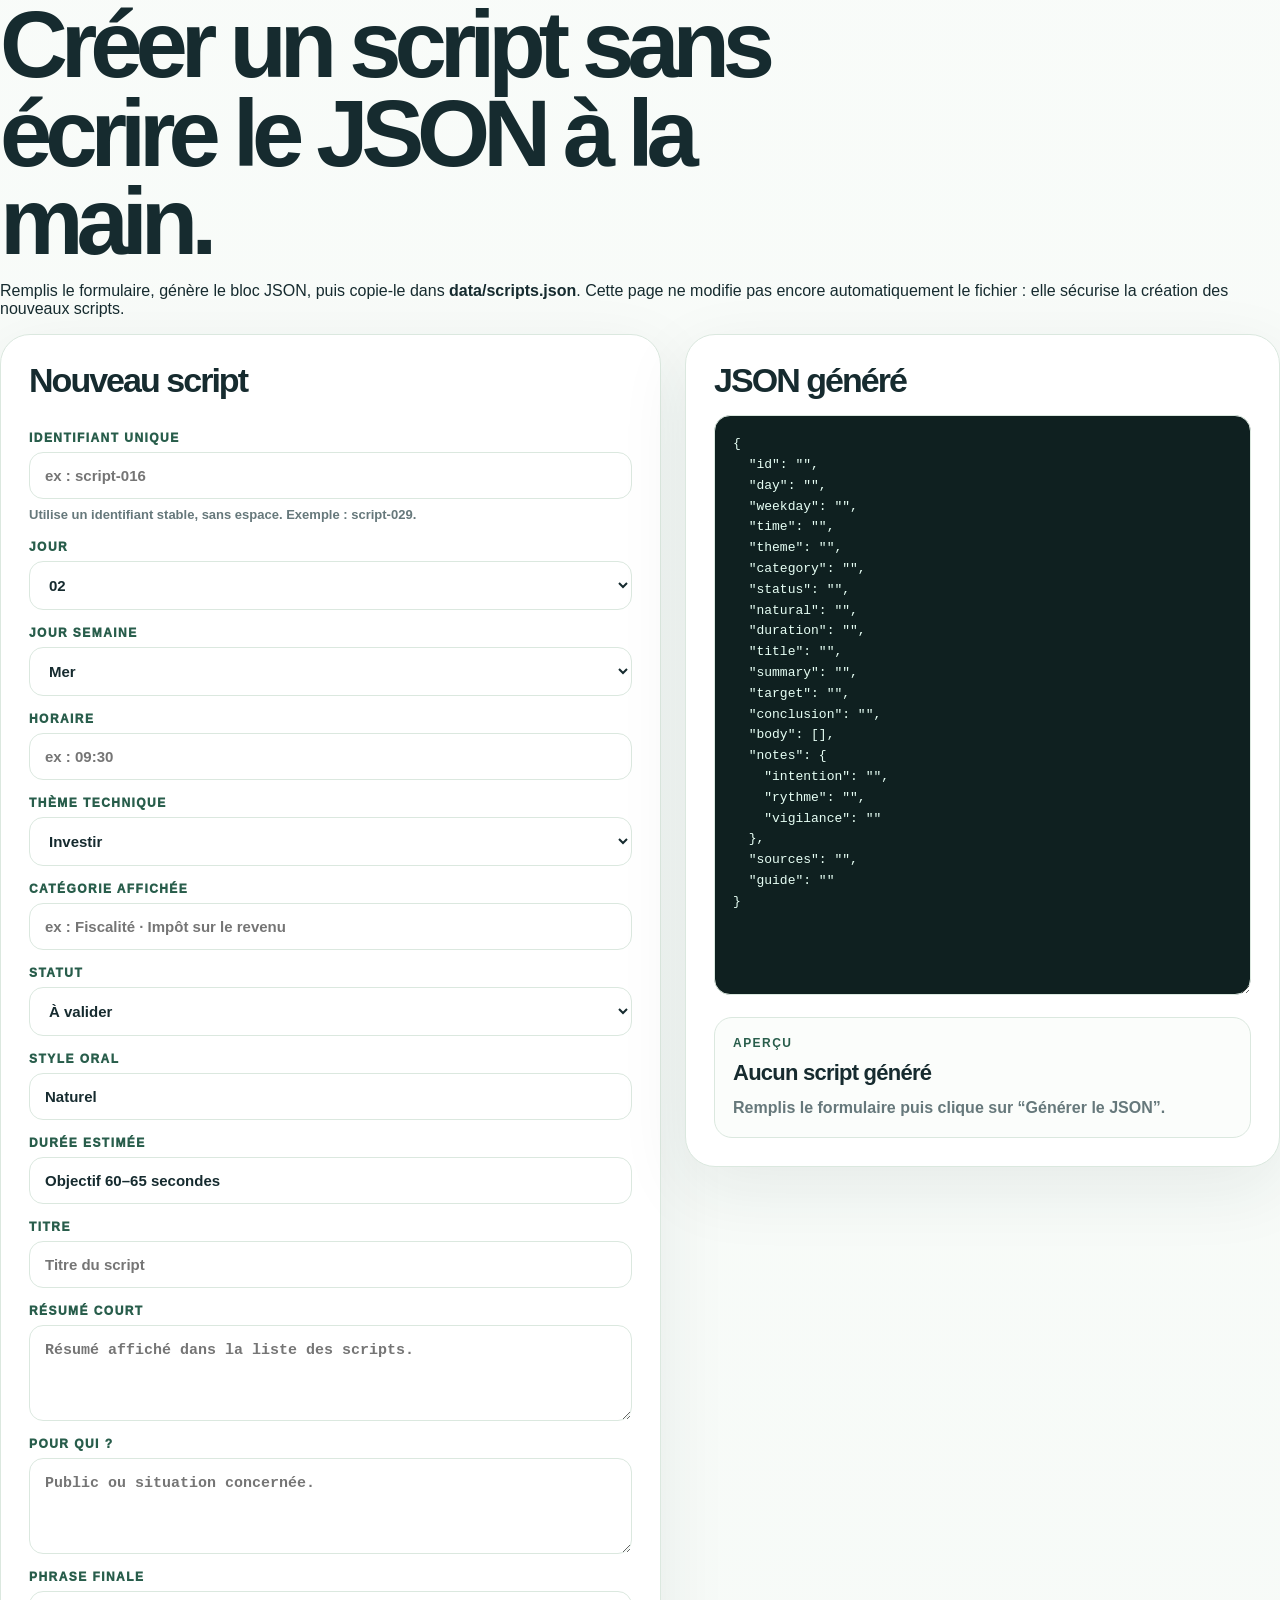
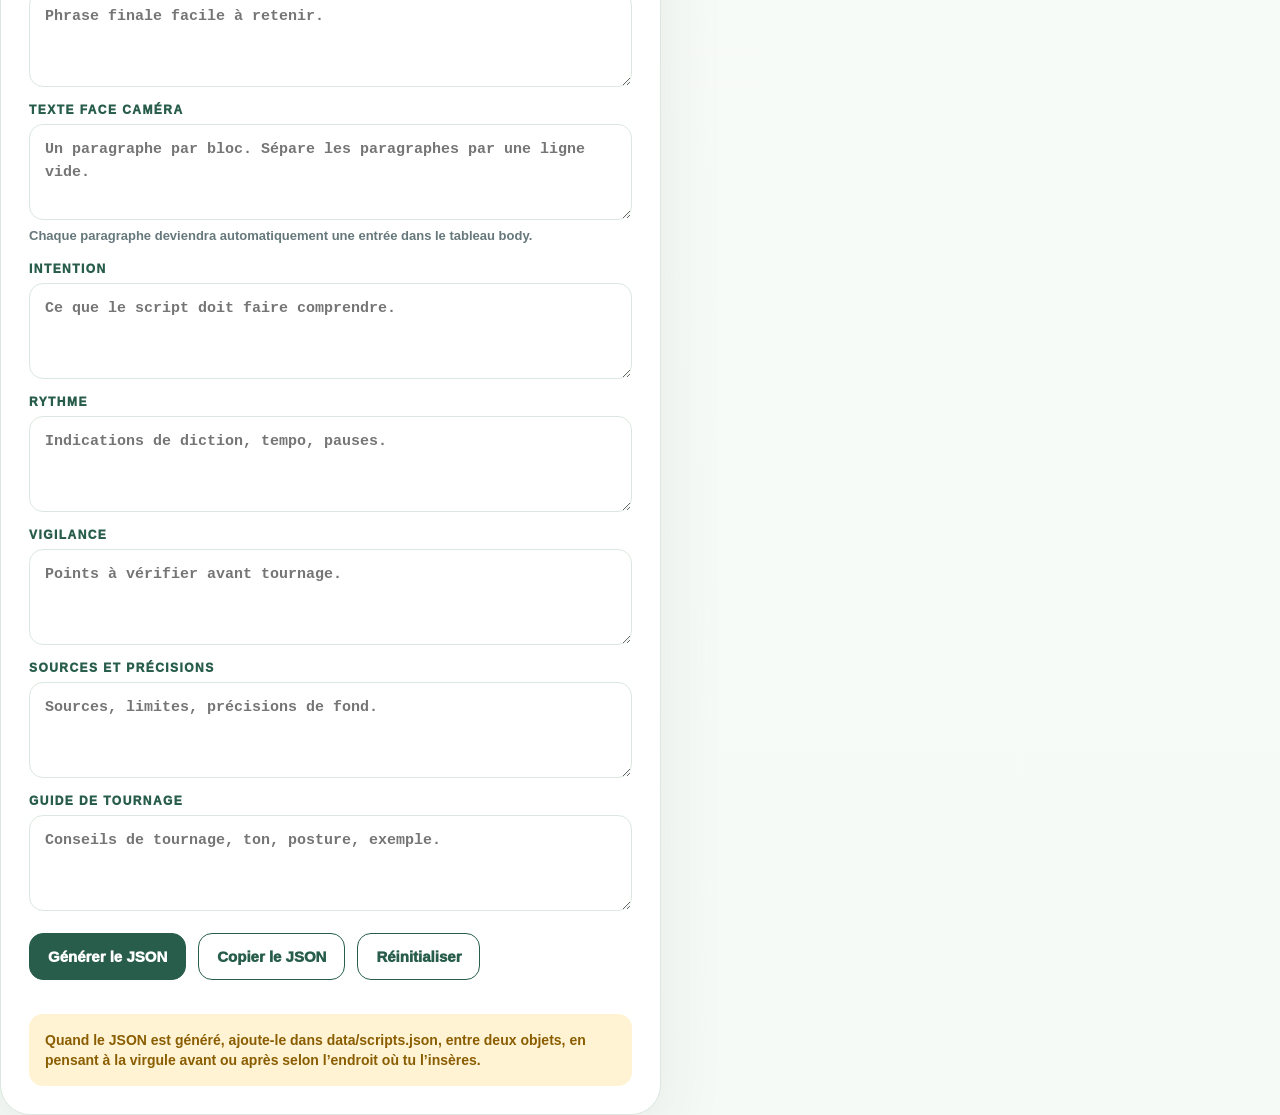
==== commit ad7e6df4: "Ajout du statut de production au back-office Modification de admin.html pour ajouter un champ Statut" ====
--- a/admin.html
+++ b/admin.html
@@ -35,6 +35,214 @@
     <section class="admin-hero">
       <div class="eyebrow">Back-office local</div>
       <h1>Créer un script sans écrire le JSON à la main.</h1>
+      <p>
+        Remplis le formulaire, génère le bloc JSON, puis copie-le dans <strong>data/scripts.json</strong>.
+        Cette page ne modifie pas encore automatiquement le fichier : elle sécurise la création des nouveaux scripts.
+      </p>
+    </section>
+
+    <section class="admin-layout">
+      <form class="admin-card admin-form" id="scriptForm">
+        <h2>Nouveau script</h2>
+
+        <div class="field">
+          <label for="id">Identifiant unique</label>
+          <input id="id" name="id" type="text" placeholder="ex : script-016" required />
+          <div class="field-help">Utilise un identifiant stable, sans espace. Exemple : script-029.</div>
+        </div>
+
+        <div class="field">
+          <label for="day">Jour</label>
+          <select id="day" name="day" required>
+            <option value="02">02</option>
+            <option value="03">03</option>
+            <option value="04">04</option>
+            <option value="05">05</option>
+            <option value="06">06</option>
+            <option value="07">07</option>
+            <option value="08">08</option>
+            <option value="09">09</option>
+            <option value="10">10</option>
+            <option value="11">11</option>
+            <option value="12">12</option>
+            <option value="13">13</option>
+            <option value="14">14</option>
+            <option value="15">15</option>
+          </select>
+        </div>
+
+        <div class="field">
+          <label for="weekday">Jour semaine</label>
+          <select id="weekday" name="weekday" required>
+            <option value="Mer">Mer</option>
+            <option value="Jeu">Jeu</option>
+            <option value="Ven">Ven</option>
+            <option value="Sam">Sam</option>
+            <option value="Dim">Dim</option>
+            <option value="Lun">Lun</option>
+            <option value="Mar">Mar</option>
+          </select>
+        </div>
+
+        <div class="field">
+          <label for="time">Horaire</label>
+          <input id="time" name="time" type="text" placeholder="ex : 09:30" required />
+        </div>
+
+        <div class="field">
+          <label for="theme">Thème technique</label>
+          <select id="theme" name="theme" required>
+            <option value="investir">Investir</option>
+            <option value="fiscalite">Fiscalité</option>
+            <option value="epargne">Épargne</option>
+          </select>
+        </div>
+
+        <div class="field">
+          <label for="category">Catégorie affichée</label>
+          <input id="category" name="category" type="text" placeholder="ex : Fiscalité · Impôt sur le revenu" required />
+        </div>
+
+        <div class="field">
+          <label for="status">Statut éditorial</label>
+          <select id="status" name="status" required>
+            <option value="À valider">À valider</option>
+            <option value="À relire">À relire</option>
+            <option value="Prêt">Prêt</option>
+            <option value="Validé">Validé</option>
+          </select>
+          <div class="field-help">Statut lié au contenu du script : rédaction, relecture, validation.</div>
+        </div>
+
+        <div class="field">
+          <label for="productionStatus">Statut de production</label>
+          <select id="productionStatus" name="productionStatus" required>
+            <option value="À écrire">À écrire</option>
+            <option value="À valider">À valider</option>
+            <option value="Validé">Validé</option>
+            <option value="À tourner">À tourner</option>
+            <option value="Tourné">Tourné</option>
+            <option value="Monté">Monté</option>
+            <option value="Publié">Publié</option>
+          </select>
+          <div class="field-help">Statut global dans la chaîne de production : écriture, tournage, montage, publication.</div>
+        </div>
+
+        <div class="field">
+          <label for="natural">Style oral</label>
+          <input id="natural" name="natural" type="text" value="Naturel" required />
+        </div>
+
+        <div class="field">
+          <label for="duration">Durée estimée</label>
+          <input id="duration" name="duration" type="text" value="Objectif 60–65 secondes" required />
+        </div>
+
+        <div class="field">
+          <label for="title">Titre</label>
+          <input id="title" name="title" type="text" placeholder="Titre du script" required />
+        </div>
+
+        <div class="field">
+          <label for="summary">Résumé court</label>
+          <textarea id="summary" name="summary" placeholder="Résumé affiché dans la liste des scripts." required></textarea>
+        </div>
+
+        <div class="field">
+          <label for="target">Pour qui ?</label>
+          <textarea id="target" name="target" placeholder="Public ou situation concernée." required></textarea>
+        </div>
+
+        <div class="field">
+          <label for="conclusion">Phrase finale</label>
+          <textarea id="conclusion" name="conclusion" placeholder="Phrase finale facile à retenir." required></textarea>
+        </div>
+
+        <div class="field">
+          <label for="body">Texte face caméra</label>
+          <textarea id="body" name="body" placeholder="Un paragraphe par bloc. Sépare les paragraphes par une ligne vide." required></textarea>
+          <div class="field-help">Chaque paragraphe deviendra automatiquement une entrée dans le tableau body.</div>
+        </div>
+
+        <div class="field">
+          <label for="intention">Intention</label>
+          <textarea id="intention" name="intention" placeholder="Ce que le script doit faire comprendre." required></textarea>
+        </div>
+
+        <div class="field">
+          <label for="rythme">Rythme</label>
+          <textarea id="rythme" name="rythme" placeholder="Indications de diction, tempo, pauses." required></textarea>
+        </div>
+
+        <div class="field">
+          <label for="vigilance">Vigilance</label>
+          <textarea id="vigilance" name="vigilance" placeholder="Points à vérifier avant tournage." required></textarea>
+        </div>
+
+        <div class="field">
+          <label for="sources">Sources et précisions</label>
+          <textarea id="sources" name="sources" placeholder="Sources, limites, précisions de fond." required></textarea>
+        </div>
+
+        <div class="field">
+          <label for="guide">Guide de tournage</label>
+          <textarea id="guide" name="guide" placeholder="Conseils de tournage, ton, posture, exemple." required></textarea>
+        </div>
+
+        <div class="admin-actions">
+          <button class="admin-button" type="submit">Générer le JSON</button>
+          <button class="admin-button secondary" type="button" onclick="copyJson()">Copier le JSON</button>
+          <button class="admin-button secondary" type="button" onclick="resetForm()">Réinitialiser</button>
+        </div>
+
+        <div class="admin-note">
+          Quand le JSON est généré, ajoute-le dans <strong>data/scripts.json</strong>, entre deux objets,
+          en pensant à la virgule avant ou après selon l’endroit où tu l’insères.
+        </div>
+      </form>
+
+      <aside class="admin-card">
+        <h2>JSON généré</h2>
+
+        <textarea class="output-box" id="jsonOutput" readonly>{
+  "id": "",
+  "day": "",
+  "weekday": "",
+  "time": "",
+  "theme": "",
+  "category": "",
+  "status": "",
+  "productionStatus": "",
+  "natural": "",
+  "duration": "",
+  "title": "",
+  "summary": "",
+  "target": "",
+  "conclusion": "",
+  "body": [],
+  "notes": {
+    "intention": "",
+    "rythme": "",
+    "vigilance": ""
+  },
+  "sources": "",
+  "guide": ""
+}</textarea>
+
+        <div class="preview-card" id="previewCard">
+          <strong>Aperçu</strong>
+          <h3>Aucun script généré</h3>
+          <p>Remplis le formulaire puis clique sur “Générer le JSON”.</p>
+        </div>
+      </aside>
+    </section>
+  </main>
+
+  <div class="toast" id="toast">Action confirmée</div>
+
+  <script src="assets/admin.js"></script>
+</body>
+</html>      <h1>Créer un script sans écrire le JSON à la main.</h1>
       <p>
         Remplis le formulaire, génère le bloc JSON, puis copie-le dans <strong>data/scripts.json</strong>.
         Cette page ne modifie pas encore automatiquement le fichier : elle sécurise la création des nouveaux scripts.
@@ -224,121 +432,6 @@
 
   <div class="toast" id="toast">Action confirmée</div>
 
-  <script>
-    const form = document.getElementById("scriptForm");
-    const jsonOutput = document.getElementById("jsonOutput");
-    const previewCard = document.getElementById("previewCard");
-
-    function splitParagraphs(value) {
-      return String(value || "")
-        .split(/\n\s*\n/)
-        .map((item) => item.trim())
-        .filter(Boolean);
-    }
-
-    function getFormValue(name) {
-      return form.elements[name].value.trim();
-    }
-
-    function buildScriptObject() {
-      return {
-        id: getFormValue("id"),
-        day: getFormValue("day"),
-        weekday: getFormValue("weekday"),
-        time: getFormValue("time"),
-        theme: getFormValue("theme"),
-        category: getFormValue("category"),
-        status: getFormValue("status"),
-        natural: getFormValue("natural"),
-        duration: getFormValue("duration"),
-        title: getFormValue("title"),
-        summary: getFormValue("summary"),
-        target: getFormValue("target"),
-        conclusion: getFormValue("conclusion"),
-        body: splitParagraphs(getFormValue("body")),
-        notes: {
-          intention: getFormValue("intention"),
-          rythme: getFormValue("rythme"),
-          vigilance: getFormValue("vigilance")
-        },
-        sources: getFormValue("sources"),
-        guide: getFormValue("guide")
-      };
-    }
-
-    function generateJson() {
-      const scriptObject = buildScriptObject();
-      jsonOutput.value = JSON.stringify(scriptObject, null, 2);
-
-      previewCard.innerHTML = `
-        <strong>Aperçu</strong>
-        <h3>${scriptObject.title || "Titre non renseigné"}</h3>
-        <p>${scriptObject.day} ${scriptObject.weekday} · ${scriptObject.time} · ${scriptObject.category}</p>
-      `;
-
-      showToast("JSON généré");
-    }
-
-    function copyJson() {
-      if (!jsonOutput.value.trim()) {
-        showToast("Aucun JSON à copier");
-        return;
-      }
-
-      navigator.clipboard.writeText(jsonOutput.value).then(() => {
-        showToast("JSON copié");
-      });
-    }
-
-    function resetForm() {
-      form.reset();
-      jsonOutput.value = `{
-  "id": "",
-  "day": "",
-  "weekday": "",
-  "time": "",
-  "theme": "",
-  "category": "",
-  "status": "",
-  "natural": "",
-  "duration": "",
-  "title": "",
-  "summary": "",
-  "target": "",
-  "conclusion": "",
-  "body": [],
-  "notes": {
-    "intention": "",
-    "rythme": "",
-    "vigilance": ""
-  },
-  "sources": "",
-  "guide": ""
-}`;
-
-      previewCard.innerHTML = `
-        <strong>Aperçu</strong>
-        <h3>Aucun script généré</h3>
-        <p>Remplis le formulaire puis clique sur “Générer le JSON”.</p>
-      `;
-
-      showToast("Formulaire réinitialisé");
-    }
-
-    function showToast(message) {
-      const toast = document.getElementById("toast");
-      toast.textContent = message;
-      toast.classList.add("visible");
-
-      setTimeout(() => {
-        toast.classList.remove("visible");
-      }, 1800);
-    }
-
-    form.addEventListener("submit", (event) => {
-      event.preventDefault();
-      generateJson();
-    });
-  </script>
+  <script src="assets/admin.js"></script>
 </body>
 </html>
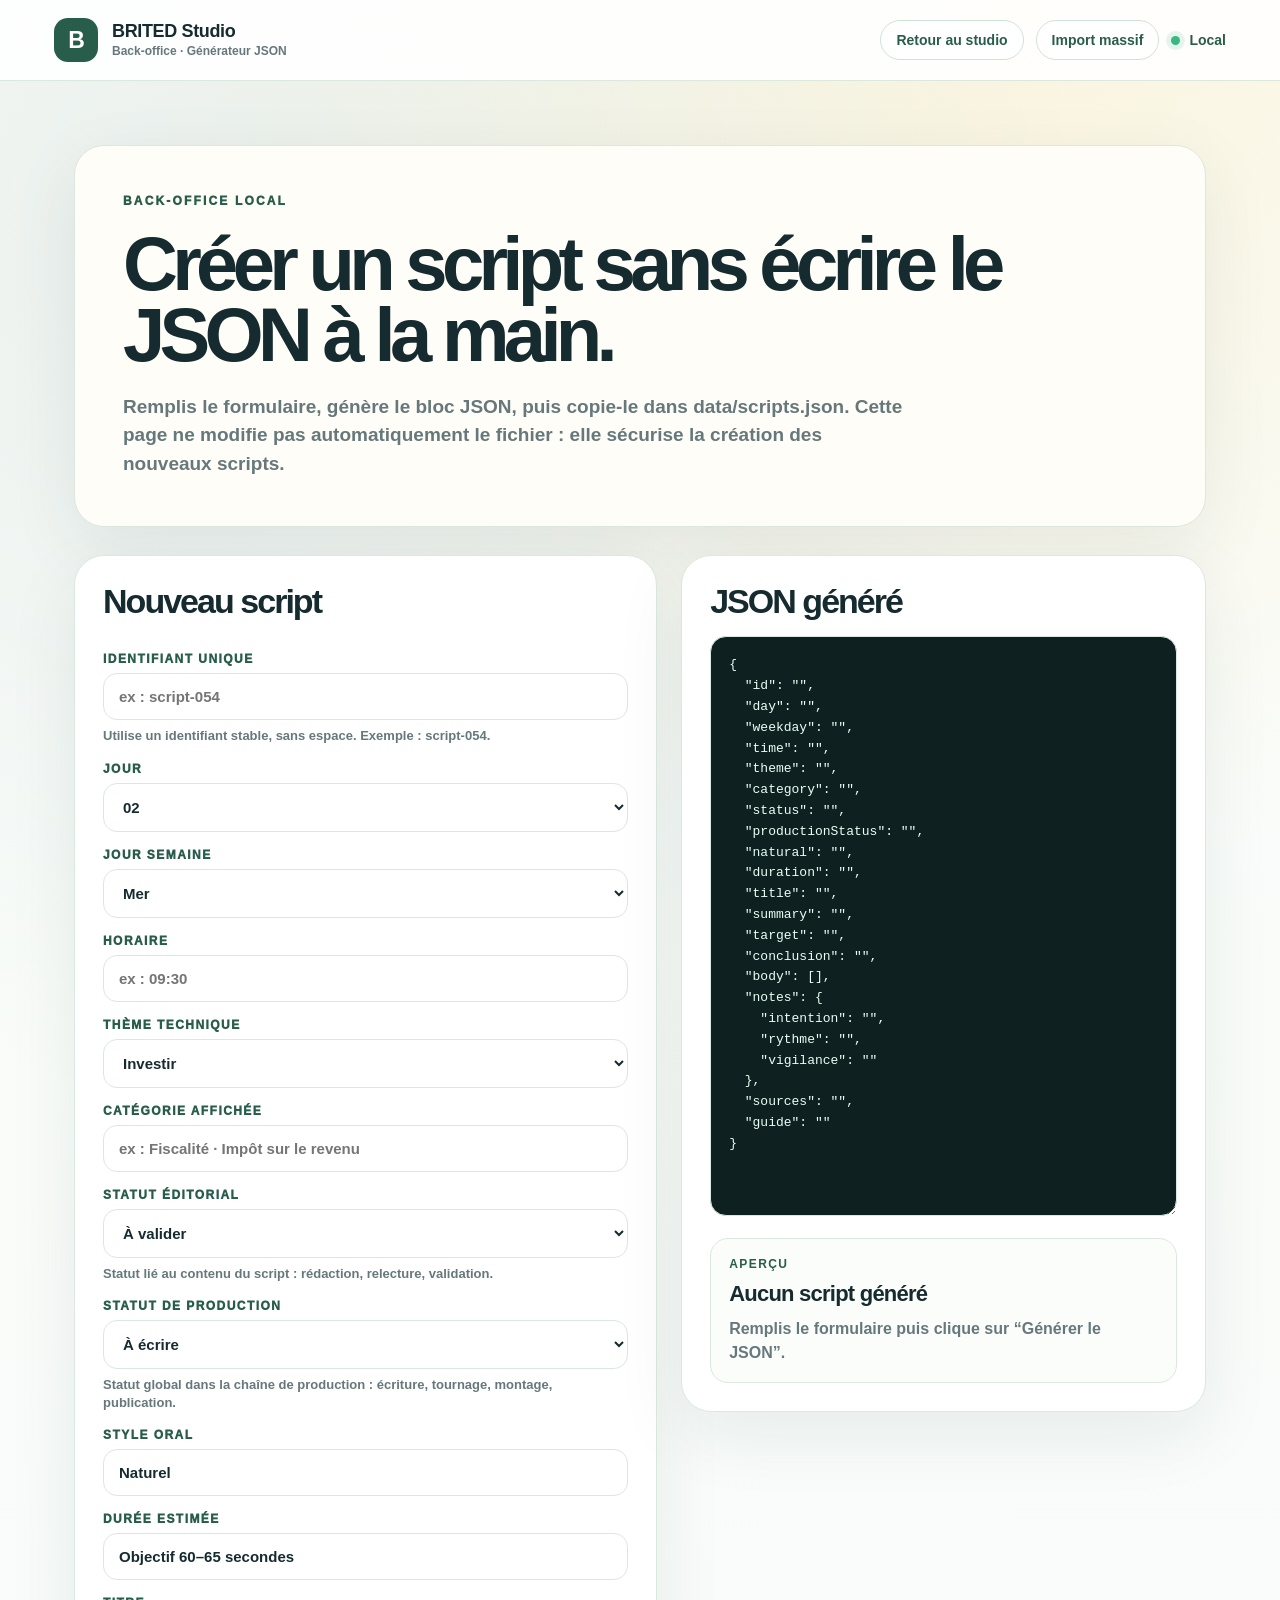
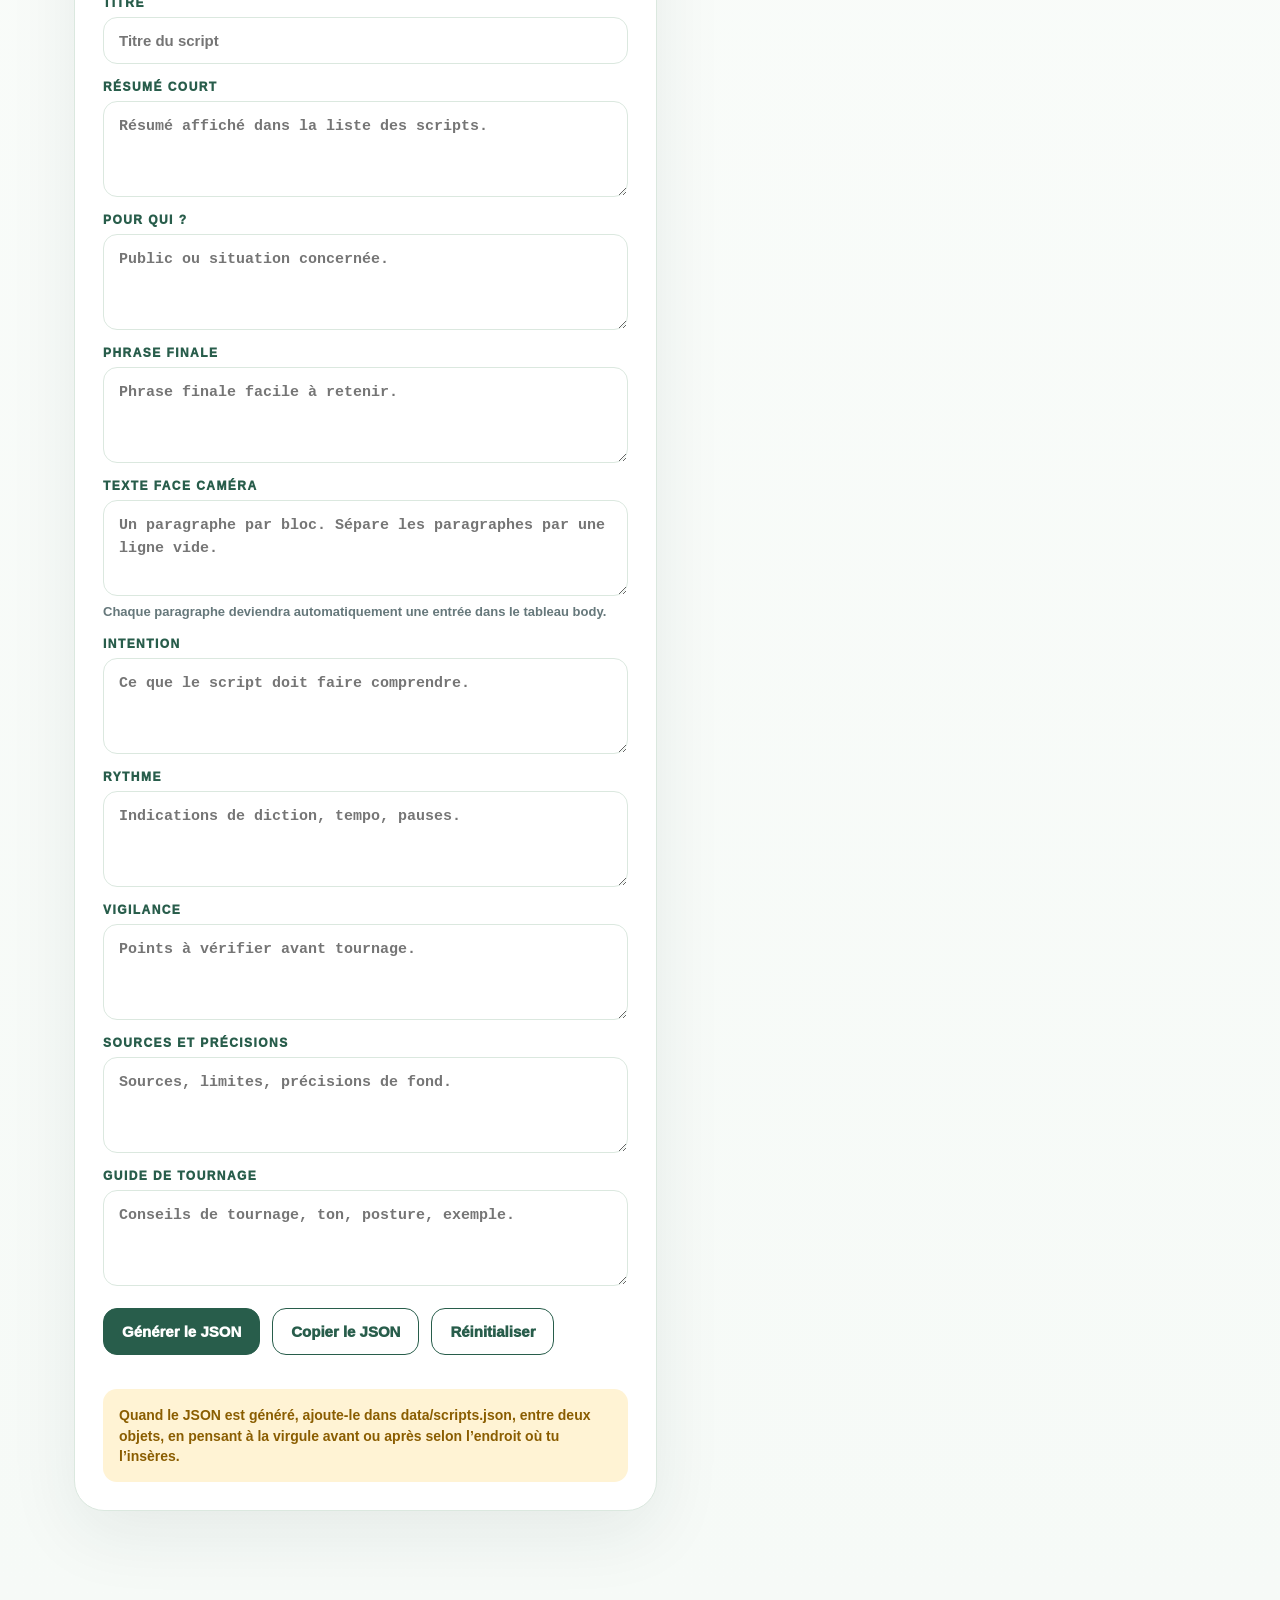
==== commit f28c1bda: "Update admin.html with new button and input examples" ====
--- a/admin.html
+++ b/admin.html
@@ -23,6 +23,7 @@
 
       <div class="top-actions">
         <button class="small-button" onclick="window.location.href='index.html'">Retour au studio</button>
+        <button class="small-button" onclick="window.location.href='import.html'">Import massif</button>
         <div class="access">
           <span class="access-dot"></span>
           Local
@@ -37,7 +38,7 @@
       <h1>Créer un script sans écrire le JSON à la main.</h1>
       <p>
         Remplis le formulaire, génère le bloc JSON, puis copie-le dans <strong>data/scripts.json</strong>.
-        Cette page ne modifie pas encore automatiquement le fichier : elle sécurise la création des nouveaux scripts.
+        Cette page ne modifie pas automatiquement le fichier : elle sécurise la création des nouveaux scripts.
       </p>
     </section>
 
@@ -47,8 +48,8 @@
 
         <div class="field">
           <label for="id">Identifiant unique</label>
-          <input id="id" name="id" type="text" placeholder="ex : script-016" required />
-          <div class="field-help">Utilise un identifiant stable, sans espace. Exemple : script-029.</div>
+          <input id="id" name="id" type="text" placeholder="ex : script-054" required />
+          <div class="field-help">Utilise un identifiant stable, sans espace. Exemple : script-054.</div>
         </div>
 
         <div class="field">
@@ -68,6 +69,8 @@
             <option value="13">13</option>
             <option value="14">14</option>
             <option value="15">15</option>
+            <option value="16">16</option>
+            <option value="17">17</option>
           </select>
         </div>
 
@@ -242,196 +245,4 @@
 
   <script src="assets/admin.js"></script>
 </body>
-</html>      <h1>Créer un script sans écrire le JSON à la main.</h1>
-      <p>
-        Remplis le formulaire, génère le bloc JSON, puis copie-le dans <strong>data/scripts.json</strong>.
-        Cette page ne modifie pas encore automatiquement le fichier : elle sécurise la création des nouveaux scripts.
-      </p>
-    </section>
-
-    <section class="admin-layout">
-      <form class="admin-card admin-form" id="scriptForm">
-        <h2>Nouveau script</h2>
-
-        <div class="field">
-          <label for="id">Identifiant unique</label>
-          <input id="id" name="id" type="text" placeholder="ex : script-016" required />
-          <div class="field-help">Utilise un identifiant stable, sans espace. Exemple : script-029.</div>
-        </div>
-
-        <div class="field">
-          <label for="day">Jour</label>
-          <select id="day" name="day" required>
-            <option value="02">02</option>
-            <option value="03">03</option>
-            <option value="04">04</option>
-            <option value="05">05</option>
-            <option value="06">06</option>
-            <option value="07">07</option>
-            <option value="08">08</option>
-            <option value="09">09</option>
-            <option value="10">10</option>
-            <option value="11">11</option>
-            <option value="12">12</option>
-            <option value="13">13</option>
-            <option value="14">14</option>
-            <option value="15">15</option>
-          </select>
-        </div>
-
-        <div class="field">
-          <label for="weekday">Jour semaine</label>
-          <select id="weekday" name="weekday" required>
-            <option value="Mer">Mer</option>
-            <option value="Jeu">Jeu</option>
-            <option value="Ven">Ven</option>
-            <option value="Sam">Sam</option>
-            <option value="Dim">Dim</option>
-            <option value="Lun">Lun</option>
-            <option value="Mar">Mar</option>
-          </select>
-        </div>
-
-        <div class="field">
-          <label for="time">Horaire</label>
-          <input id="time" name="time" type="text" placeholder="ex : 09:30" required />
-        </div>
-
-        <div class="field">
-          <label for="theme">Thème technique</label>
-          <select id="theme" name="theme" required>
-            <option value="investir">Investir</option>
-            <option value="fiscalite">Fiscalité</option>
-            <option value="epargne">Épargne</option>
-          </select>
-        </div>
-
-        <div class="field">
-          <label for="category">Catégorie affichée</label>
-          <input id="category" name="category" type="text" placeholder="ex : Fiscalité · Impôt sur le revenu" required />
-        </div>
-
-        <div class="field">
-          <label for="status">Statut</label>
-          <select id="status" name="status" required>
-            <option value="À valider">À valider</option>
-            <option value="À relire">À relire</option>
-            <option value="Prêt">Prêt</option>
-            <option value="Validé">Validé</option>
-          </select>
-        </div>
-
-        <div class="field">
-          <label for="natural">Style oral</label>
-          <input id="natural" name="natural" type="text" value="Naturel" required />
-        </div>
-
-        <div class="field">
-          <label for="duration">Durée estimée</label>
-          <input id="duration" name="duration" type="text" value="Objectif 60–65 secondes" required />
-        </div>
-
-        <div class="field">
-          <label for="title">Titre</label>
-          <input id="title" name="title" type="text" placeholder="Titre du script" required />
-        </div>
-
-        <div class="field">
-          <label for="summary">Résumé court</label>
-          <textarea id="summary" name="summary" placeholder="Résumé affiché dans la liste des scripts." required></textarea>
-        </div>
-
-        <div class="field">
-          <label for="target">Pour qui ?</label>
-          <textarea id="target" name="target" placeholder="Public ou situation concernée." required></textarea>
-        </div>
-
-        <div class="field">
-          <label for="conclusion">Phrase finale</label>
-          <textarea id="conclusion" name="conclusion" placeholder="Phrase finale facile à retenir." required></textarea>
-        </div>
-
-        <div class="field">
-          <label for="body">Texte face caméra</label>
-          <textarea id="body" name="body" placeholder="Un paragraphe par bloc. Sépare les paragraphes par une ligne vide." required></textarea>
-          <div class="field-help">Chaque paragraphe deviendra automatiquement une entrée dans le tableau body.</div>
-        </div>
-
-        <div class="field">
-          <label for="intention">Intention</label>
-          <textarea id="intention" name="intention" placeholder="Ce que le script doit faire comprendre." required></textarea>
-        </div>
-
-        <div class="field">
-          <label for="rythme">Rythme</label>
-          <textarea id="rythme" name="rythme" placeholder="Indications de diction, tempo, pauses." required></textarea>
-        </div>
-
-        <div class="field">
-          <label for="vigilance">Vigilance</label>
-          <textarea id="vigilance" name="vigilance" placeholder="Points à vérifier avant tournage." required></textarea>
-        </div>
-
-        <div class="field">
-          <label for="sources">Sources et précisions</label>
-          <textarea id="sources" name="sources" placeholder="Sources, limites, précisions de fond." required></textarea>
-        </div>
-
-        <div class="field">
-          <label for="guide">Guide de tournage</label>
-          <textarea id="guide" name="guide" placeholder="Conseils de tournage, ton, posture, exemple." required></textarea>
-        </div>
-
-        <div class="admin-actions">
-          <button class="admin-button" type="submit">Générer le JSON</button>
-          <button class="admin-button secondary" type="button" onclick="copyJson()">Copier le JSON</button>
-          <button class="admin-button secondary" type="button" onclick="resetForm()">Réinitialiser</button>
-        </div>
-
-        <div class="admin-note">
-          Quand le JSON est généré, ajoute-le dans <strong>data/scripts.json</strong>, entre deux objets,
-          en pensant à la virgule avant ou après selon l’endroit où tu l’insères.
-        </div>
-      </form>
-
-      <aside class="admin-card">
-        <h2>JSON généré</h2>
-
-        <textarea class="output-box" id="jsonOutput" readonly>{
-  "id": "",
-  "day": "",
-  "weekday": "",
-  "time": "",
-  "theme": "",
-  "category": "",
-  "status": "",
-  "natural": "",
-  "duration": "",
-  "title": "",
-  "summary": "",
-  "target": "",
-  "conclusion": "",
-  "body": [],
-  "notes": {
-    "intention": "",
-    "rythme": "",
-    "vigilance": ""
-  },
-  "sources": "",
-  "guide": ""
-}</textarea>
-
-        <div class="preview-card" id="previewCard">
-          <strong>Aperçu</strong>
-          <h3>Aucun script généré</h3>
-          <p>Remplis le formulaire puis clique sur “Générer le JSON”.</p>
-        </div>
-      </aside>
-    </section>
-  </main>
-
-  <div class="toast" id="toast">Action confirmée</div>
-
-  <script src="assets/admin.js"></script>
-</body>
 </html>
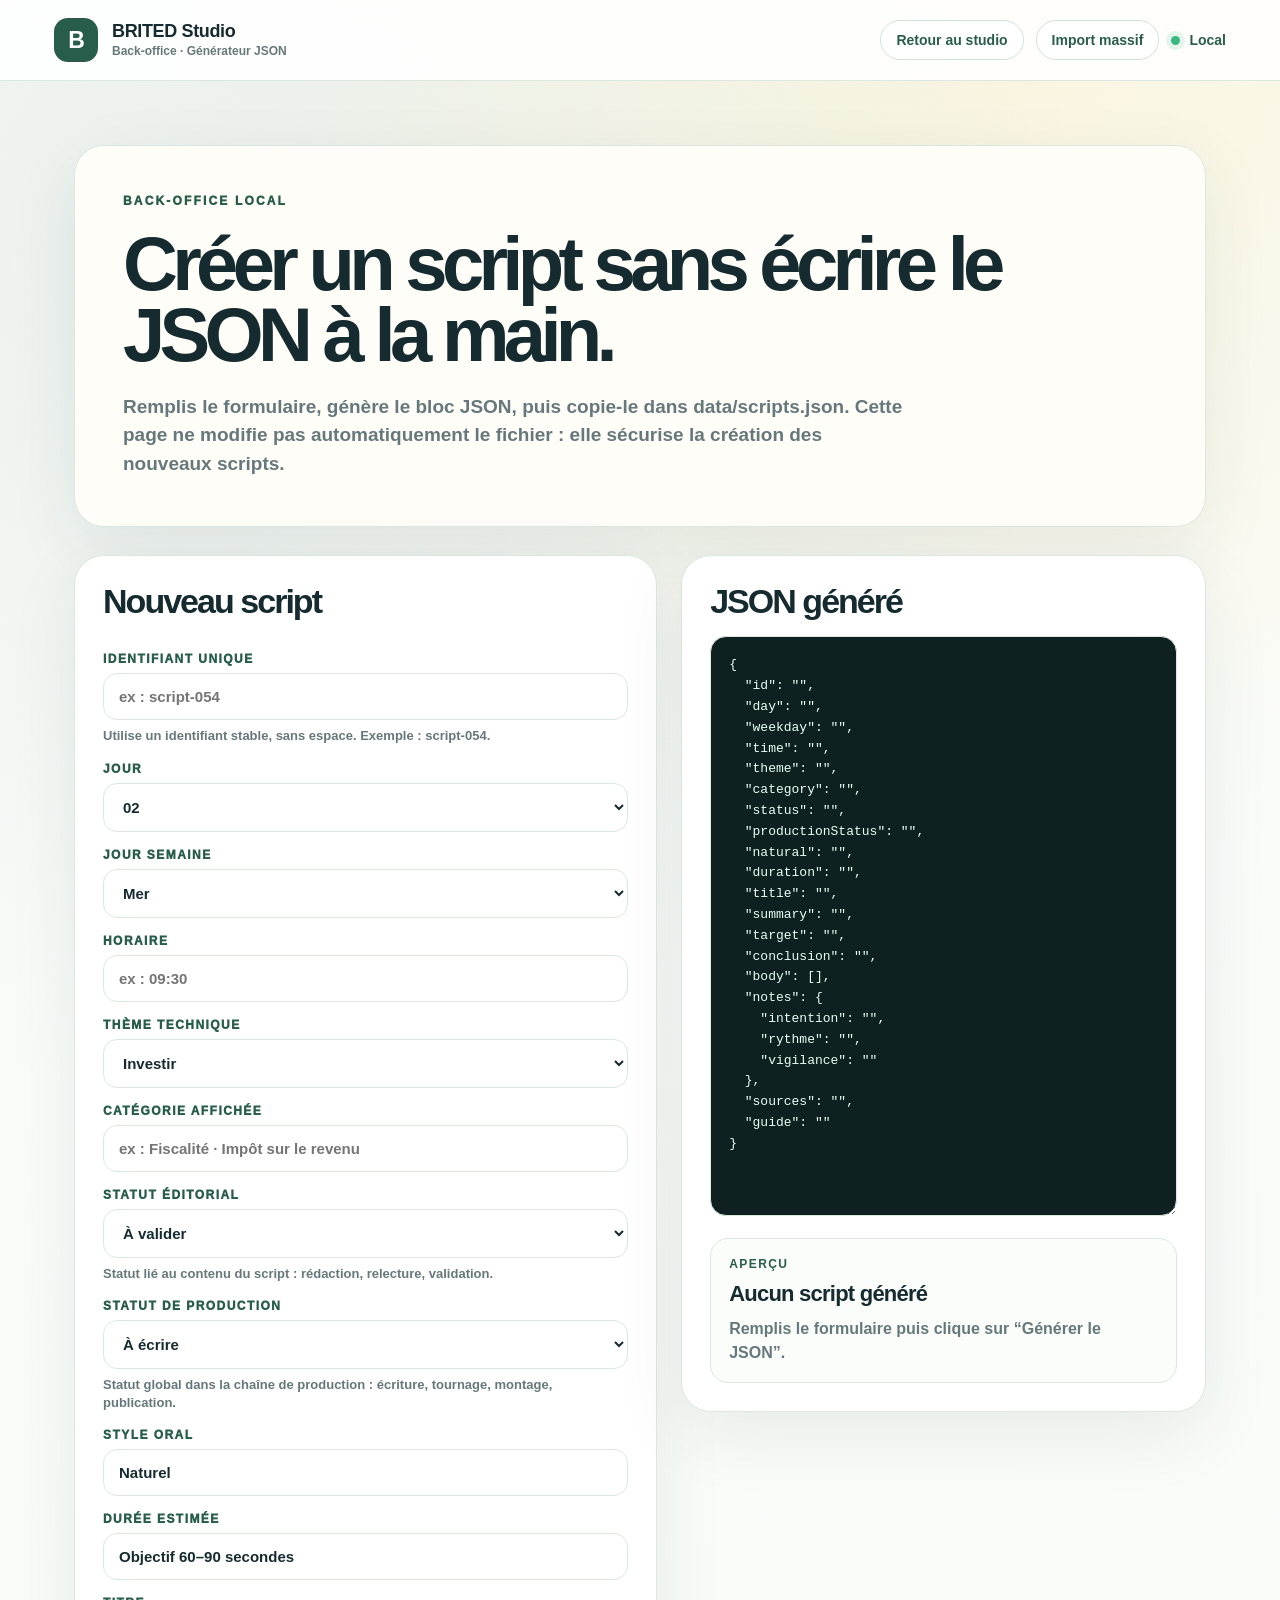
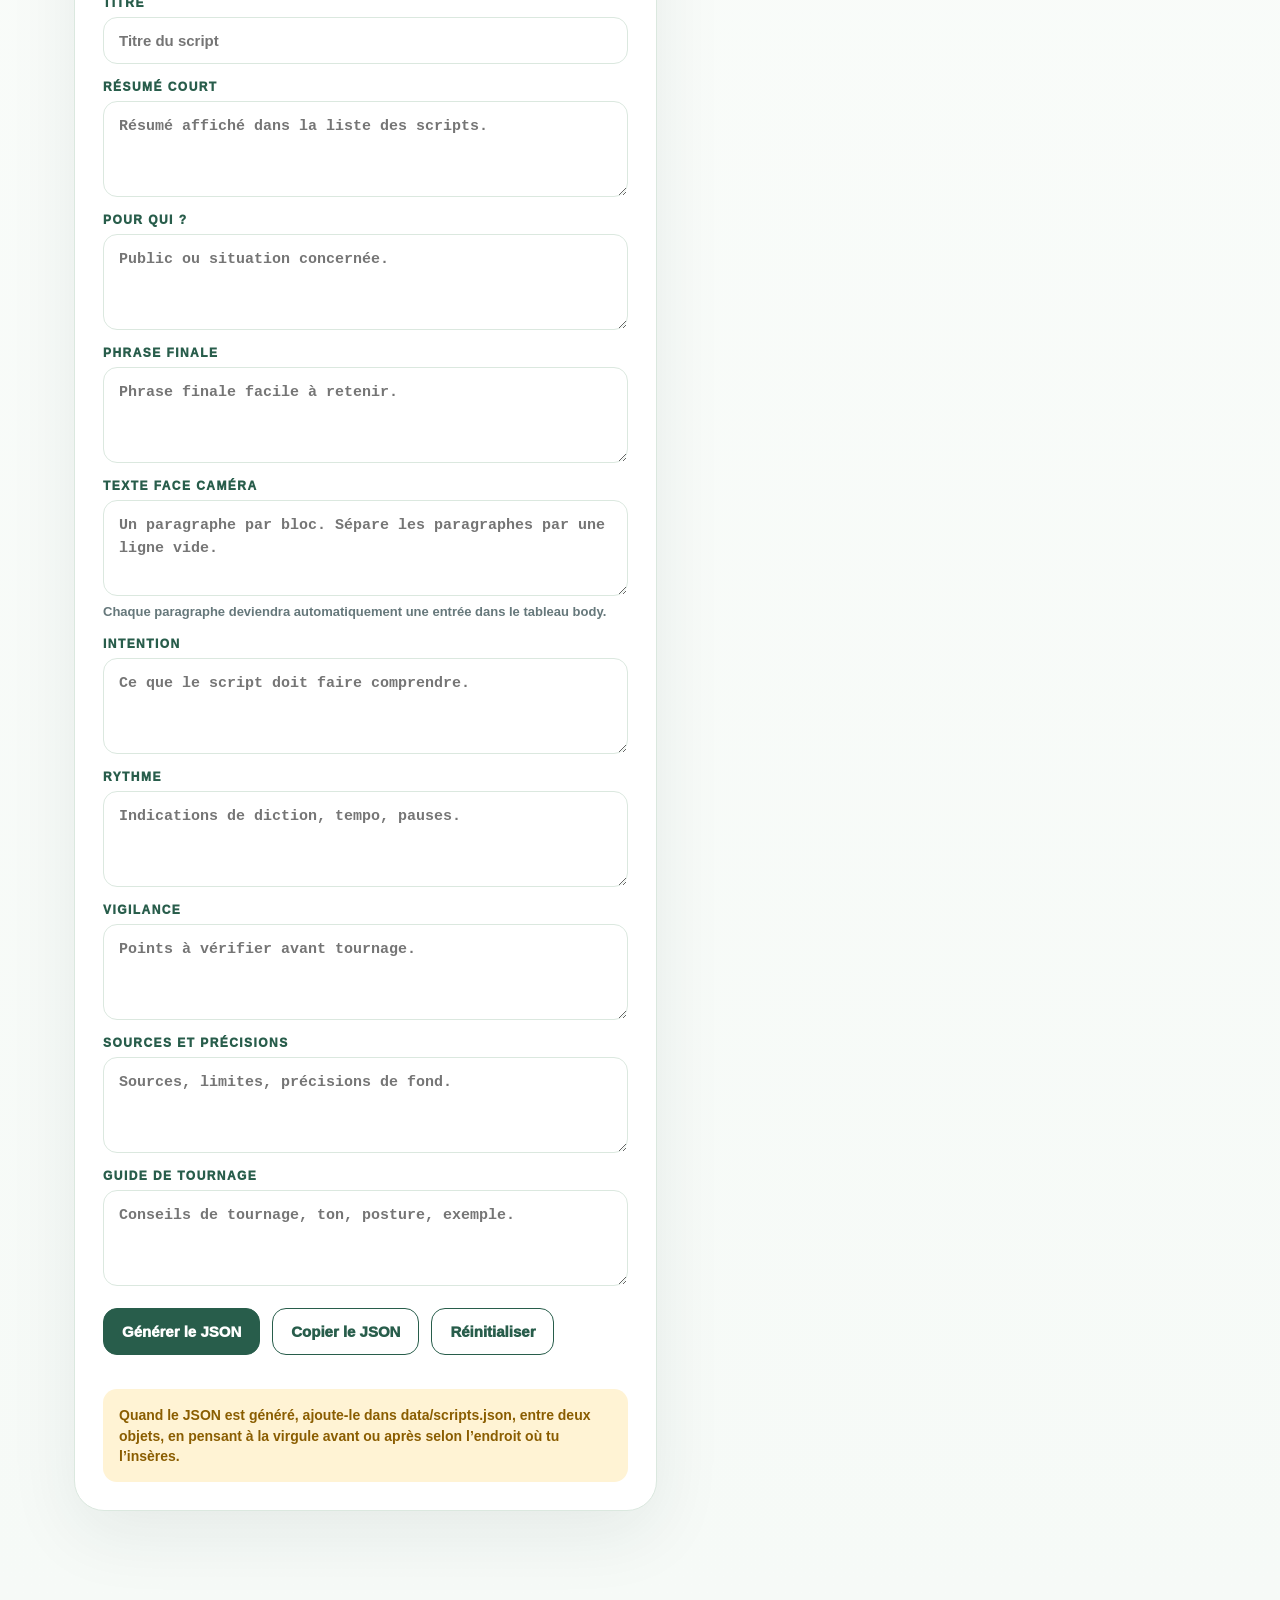
==== commit e5d9dd73: "Réécrit les 78 scripts et corrige les compteurs du Studio Chaque script parle à une seule personne, " ====
--- a/admin.html
+++ b/admin.html
@@ -138,7 +138,7 @@
 
         <div class="field">
           <label for="duration">Durée estimée</label>
-          <input id="duration" name="duration" type="text" value="Objectif 60–65 secondes" required />
+          <input id="duration" name="duration" type="text" value="Objectif 60–90 secondes" required />
         </div>
 
         <div class="field">
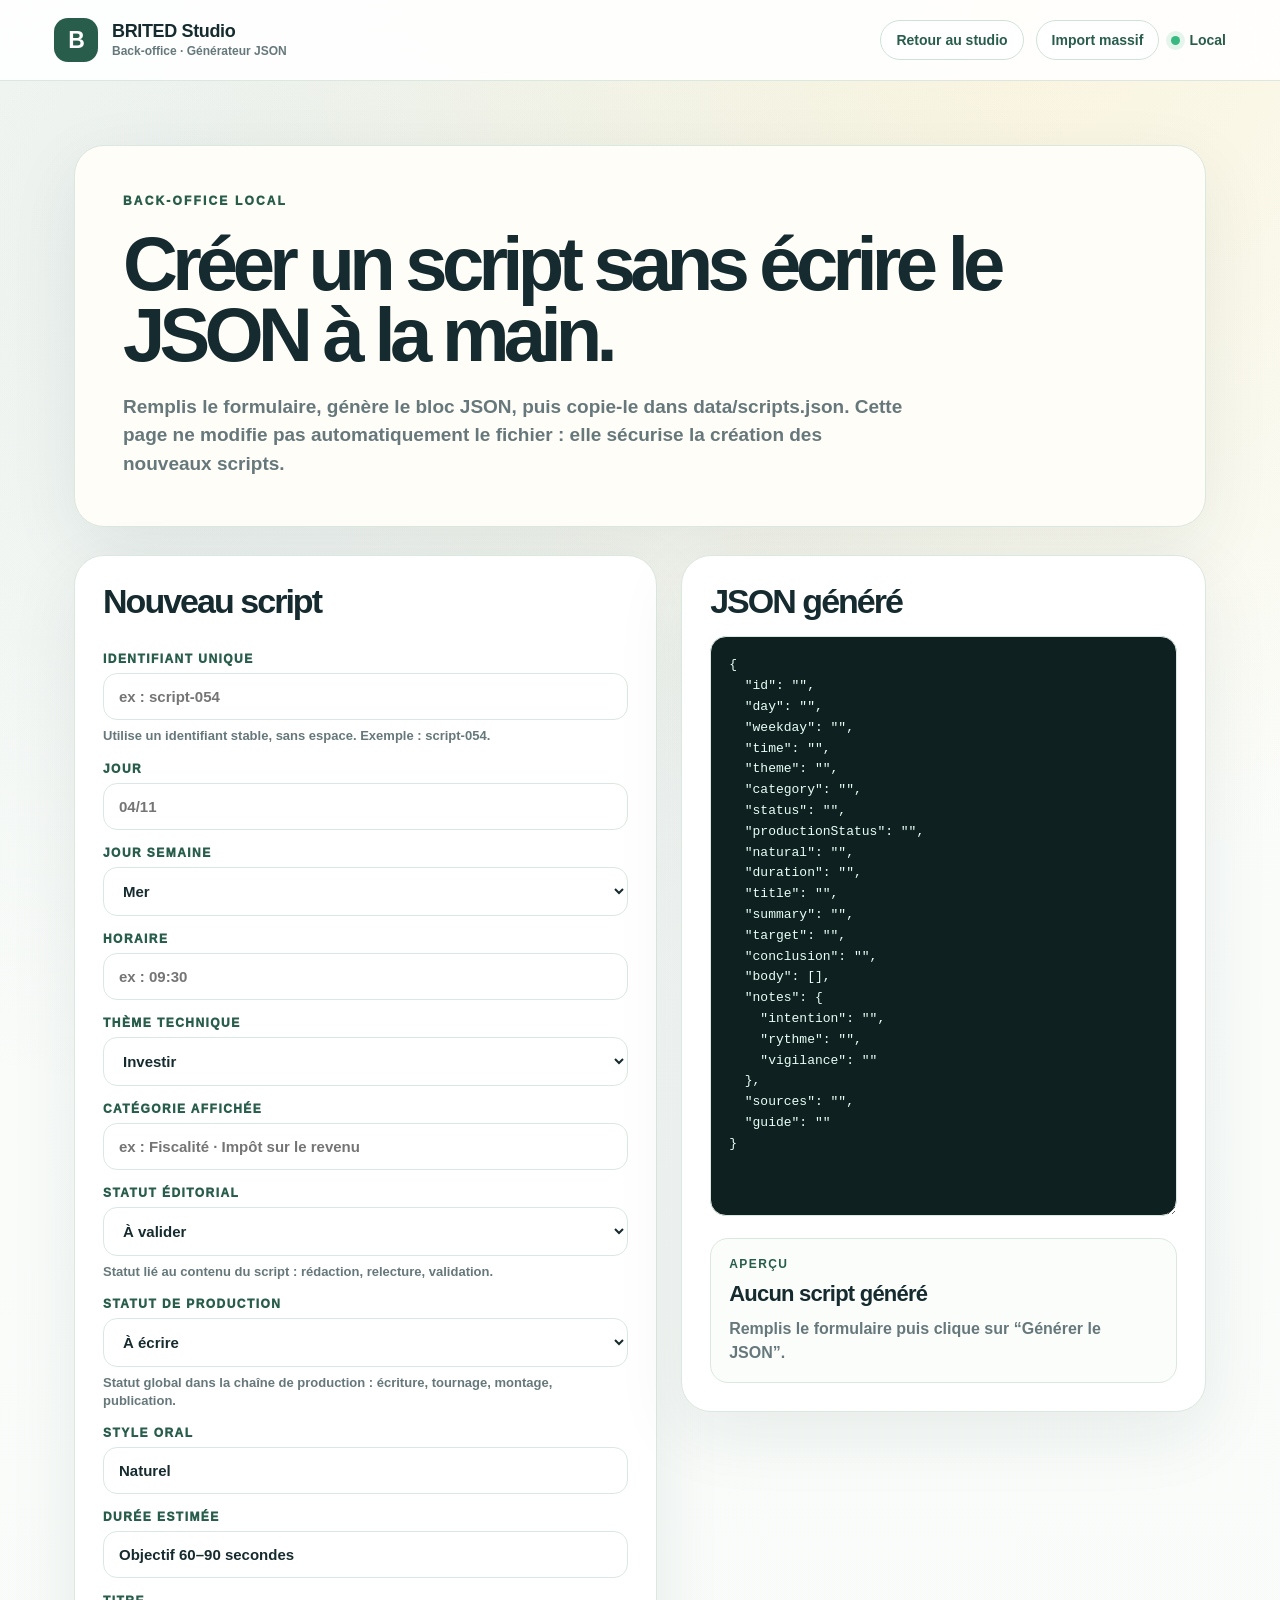
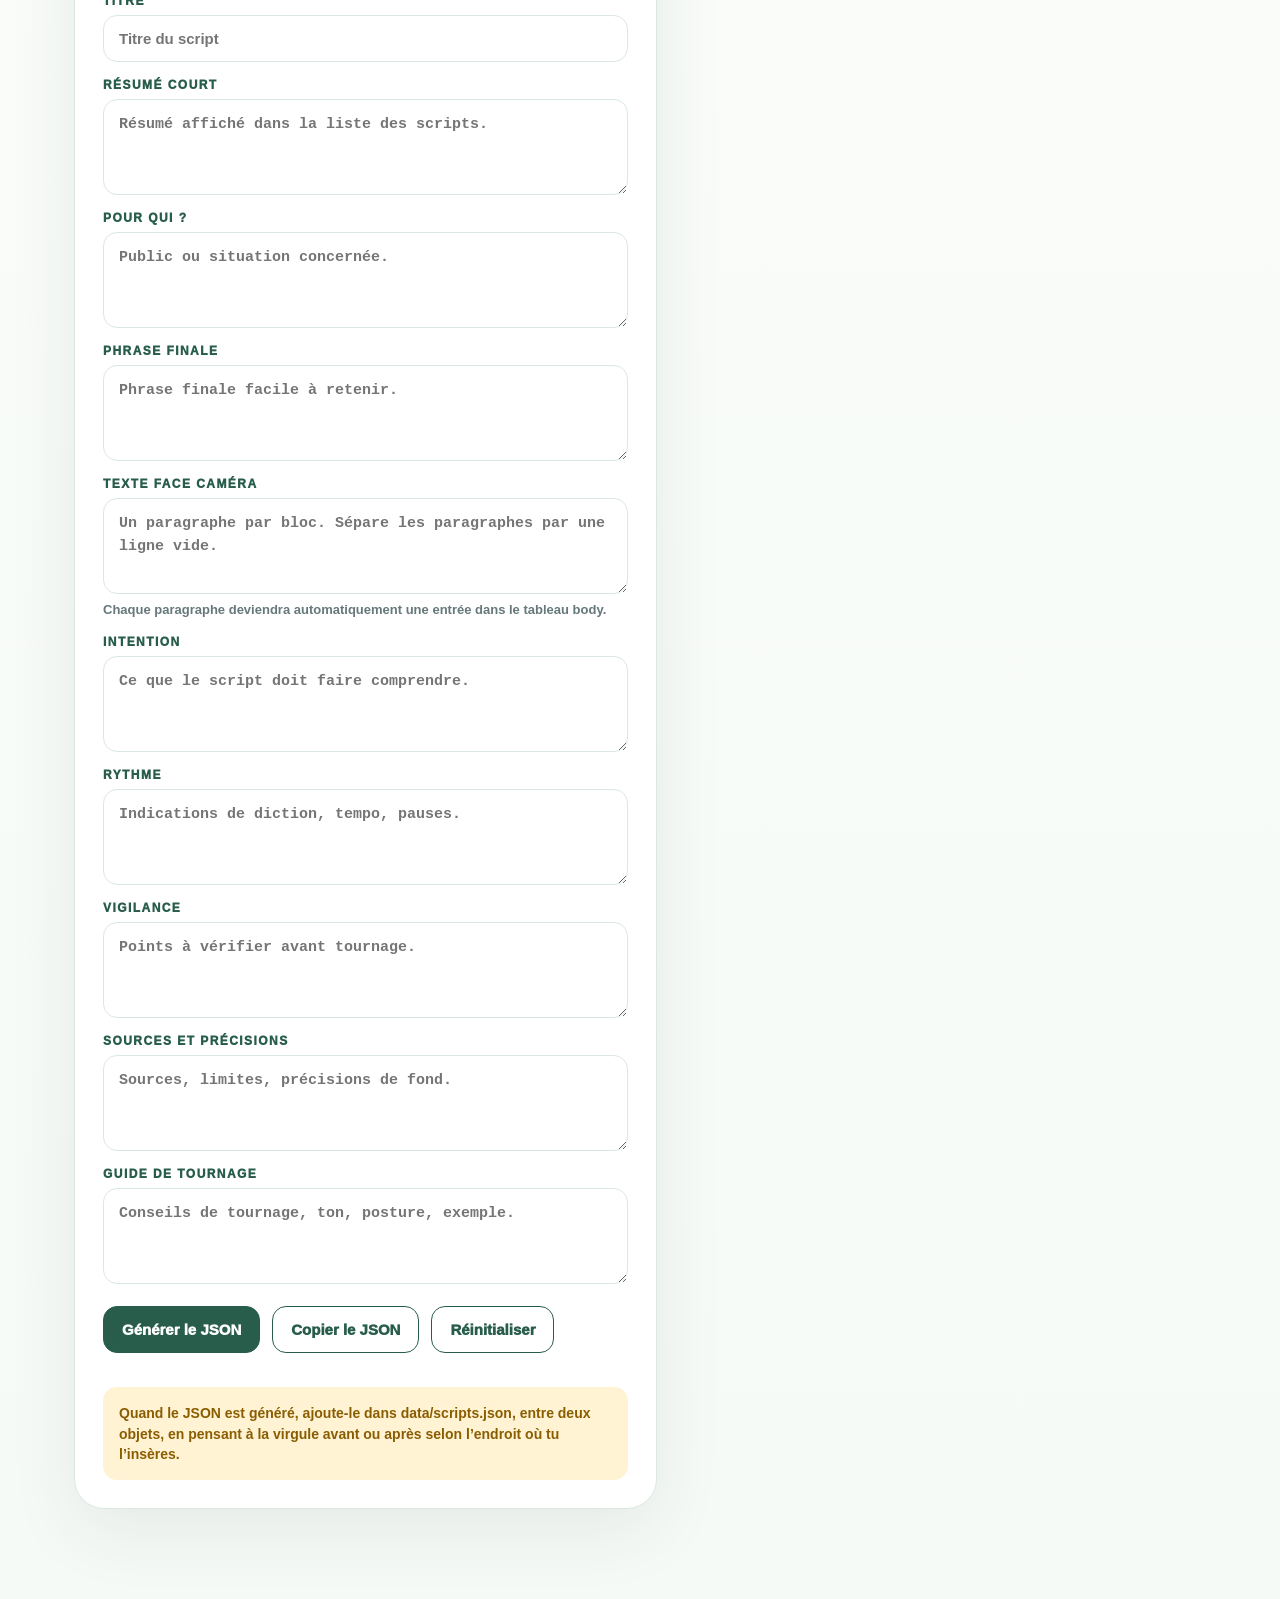
==== commit eb849ff0: "Refait le programme de tournage du 04/11 au 30/12 Deux scripts par jour ouvré, à 10 h et 17 h, hors " ====
--- a/admin.html
+++ b/admin.html
@@ -54,24 +54,7 @@
 
         <div class="field">
           <label for="day">Jour</label>
-          <select id="day" name="day" required>
-            <option value="02">02</option>
-            <option value="03">03</option>
-            <option value="04">04</option>
-            <option value="05">05</option>
-            <option value="06">06</option>
-            <option value="07">07</option>
-            <option value="08">08</option>
-            <option value="09">09</option>
-            <option value="10">10</option>
-            <option value="11">11</option>
-            <option value="12">12</option>
-            <option value="13">13</option>
-            <option value="14">14</option>
-            <option value="15">15</option>
-            <option value="16">16</option>
-            <option value="17">17</option>
-          </select>
+          <input id="day" name="day" type="text" placeholder="04/11" required />
         </div>
 
         <div class="field">
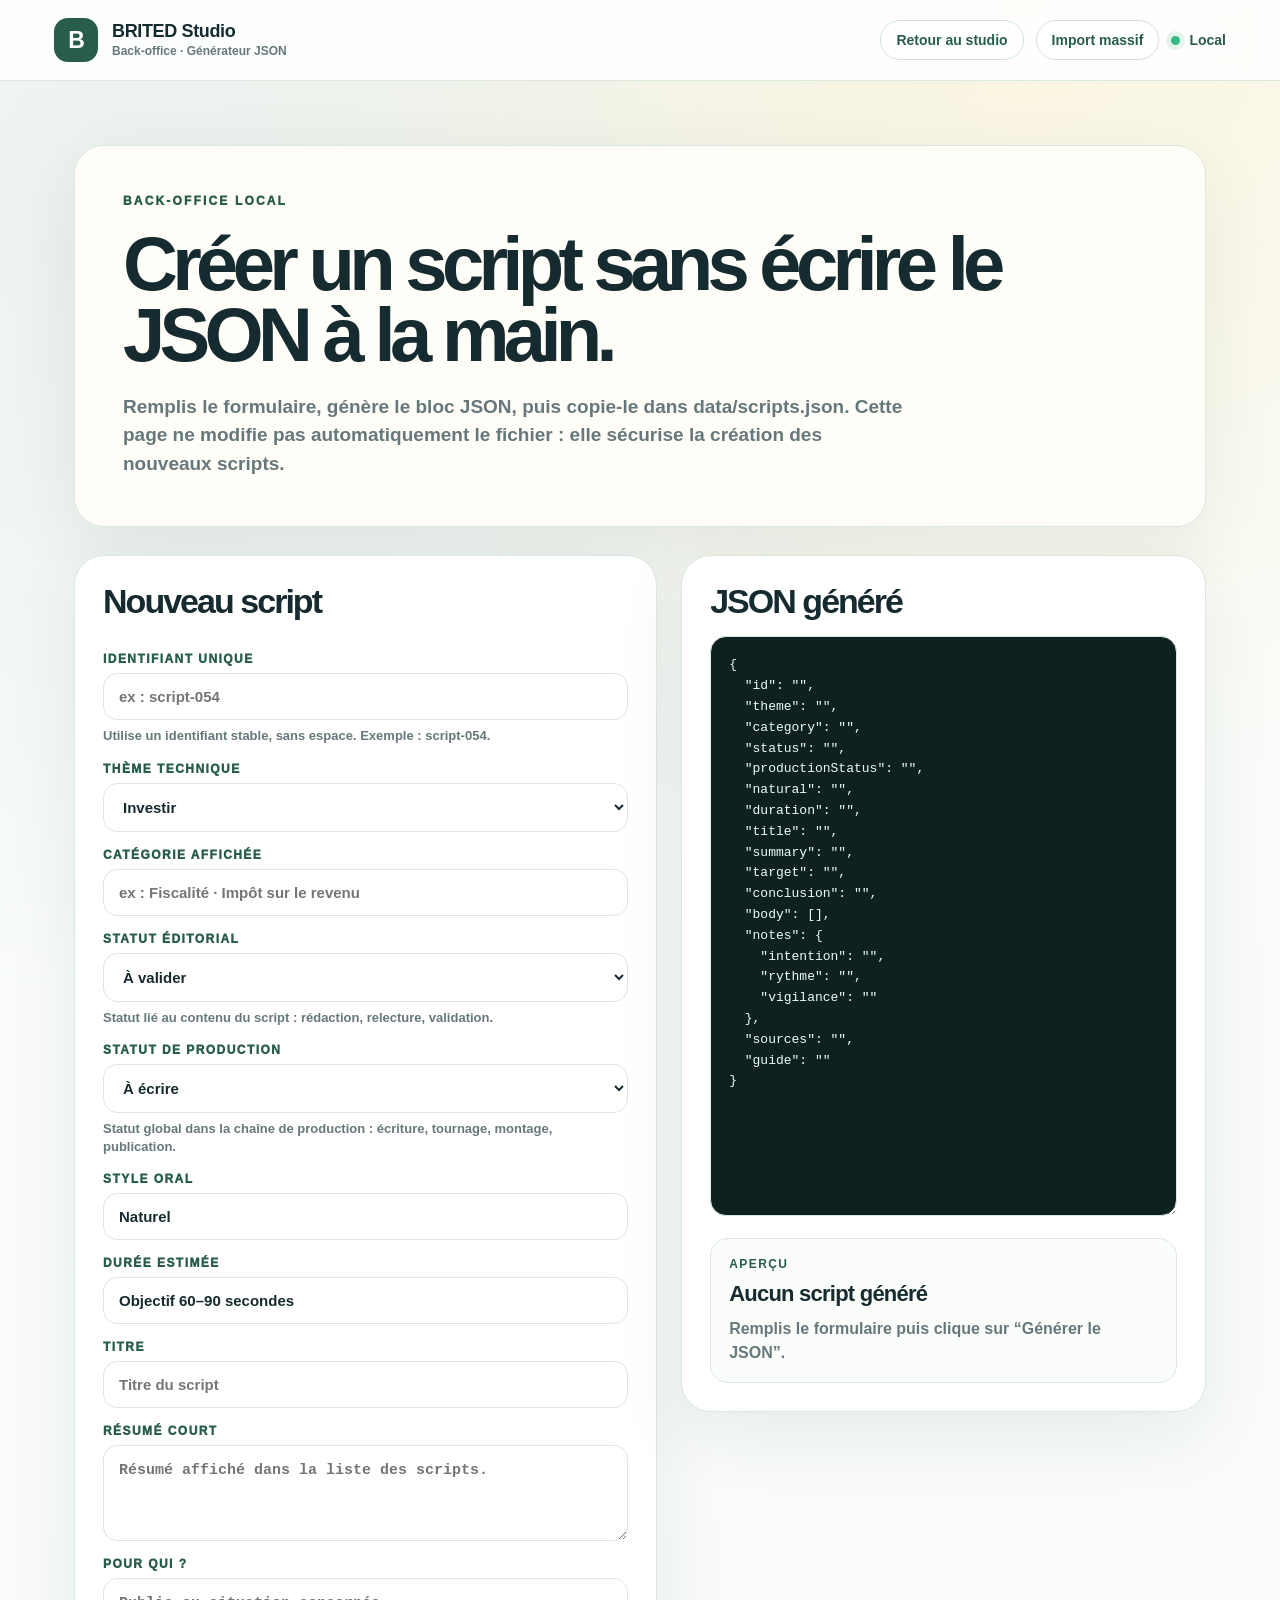
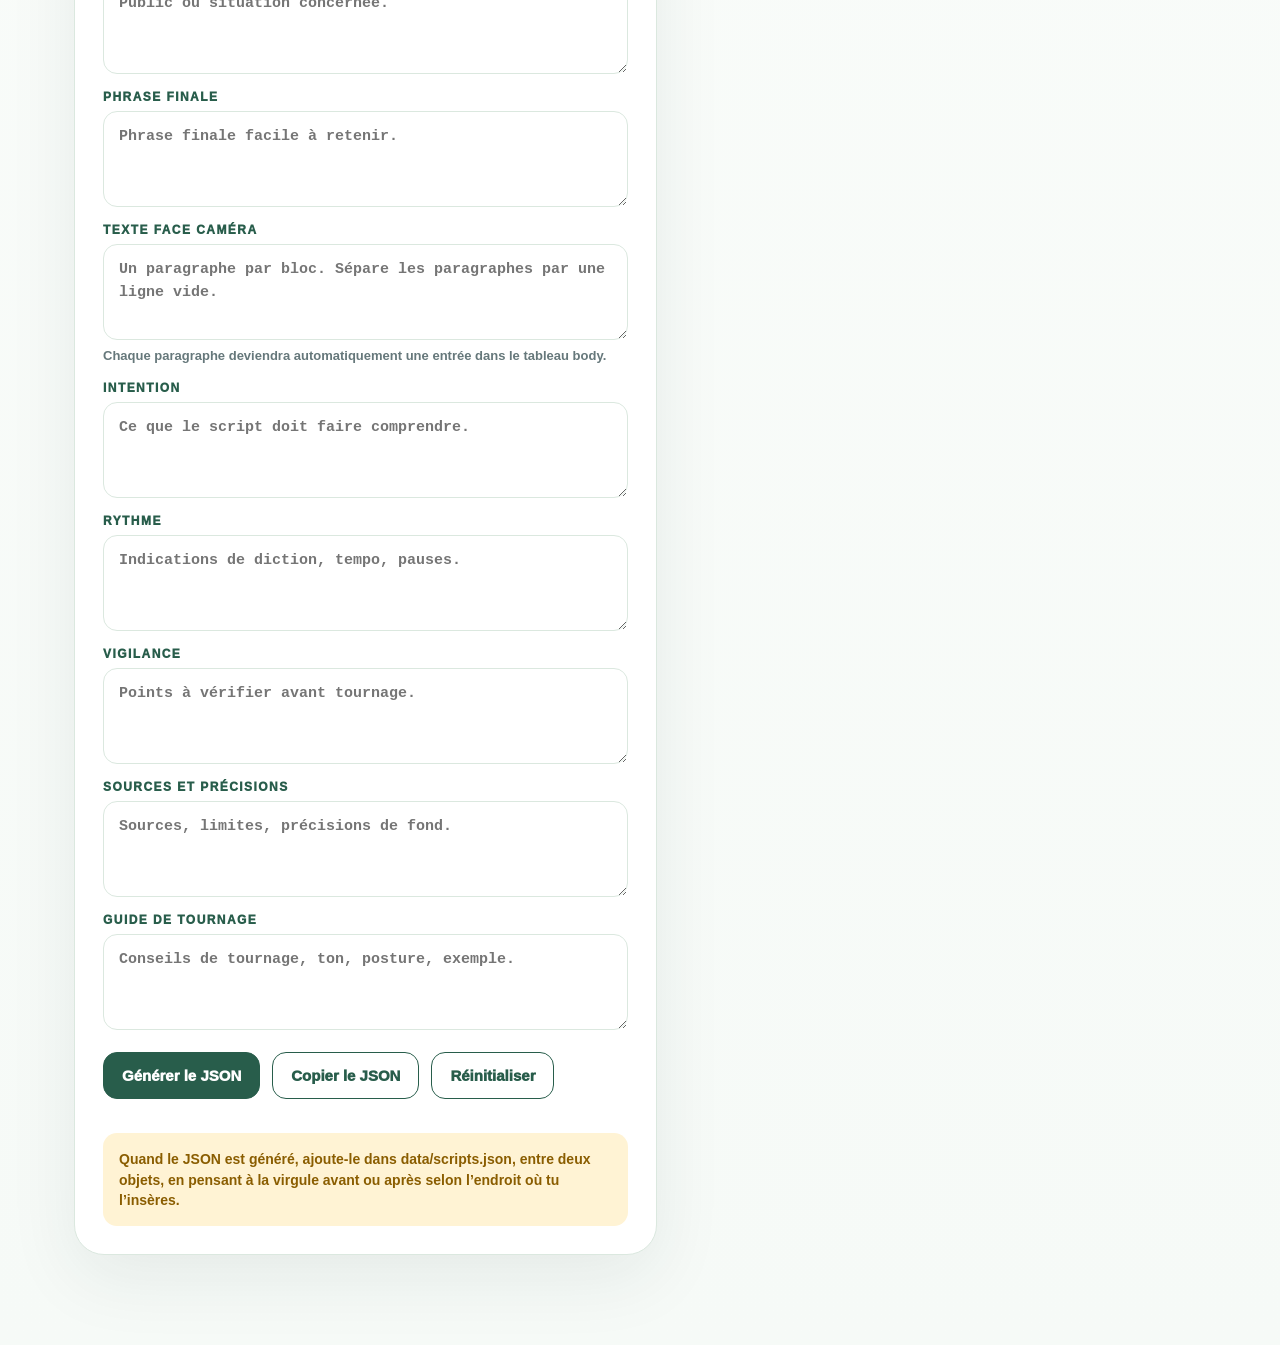
==== commit b3aa9d01: "Remplace le programme daté par une liste numérotée Mikael tourne selon ses disponibilités : tous les" ====
--- a/admin.html
+++ b/admin.html
@@ -50,29 +50,6 @@
           <label for="id">Identifiant unique</label>
           <input id="id" name="id" type="text" placeholder="ex : script-054" required />
           <div class="field-help">Utilise un identifiant stable, sans espace. Exemple : script-054.</div>
-        </div>
-
-        <div class="field">
-          <label for="day">Jour</label>
-          <input id="day" name="day" type="text" placeholder="04/11" required />
-        </div>
-
-        <div class="field">
-          <label for="weekday">Jour semaine</label>
-          <select id="weekday" name="weekday" required>
-            <option value="Mer">Mer</option>
-            <option value="Jeu">Jeu</option>
-            <option value="Ven">Ven</option>
-            <option value="Sam">Sam</option>
-            <option value="Dim">Dim</option>
-            <option value="Lun">Lun</option>
-            <option value="Mar">Mar</option>
-          </select>
-        </div>
-
-        <div class="field">
-          <label for="time">Horaire</label>
-          <input id="time" name="time" type="text" placeholder="ex : 09:30" required />
         </div>
 
         <div class="field">
@@ -192,9 +169,6 @@
 
         <textarea class="output-box" id="jsonOutput" readonly>{
   "id": "",
-  "day": "",
-  "weekday": "",
-  "time": "",
   "theme": "",
   "category": "",
   "status": "",
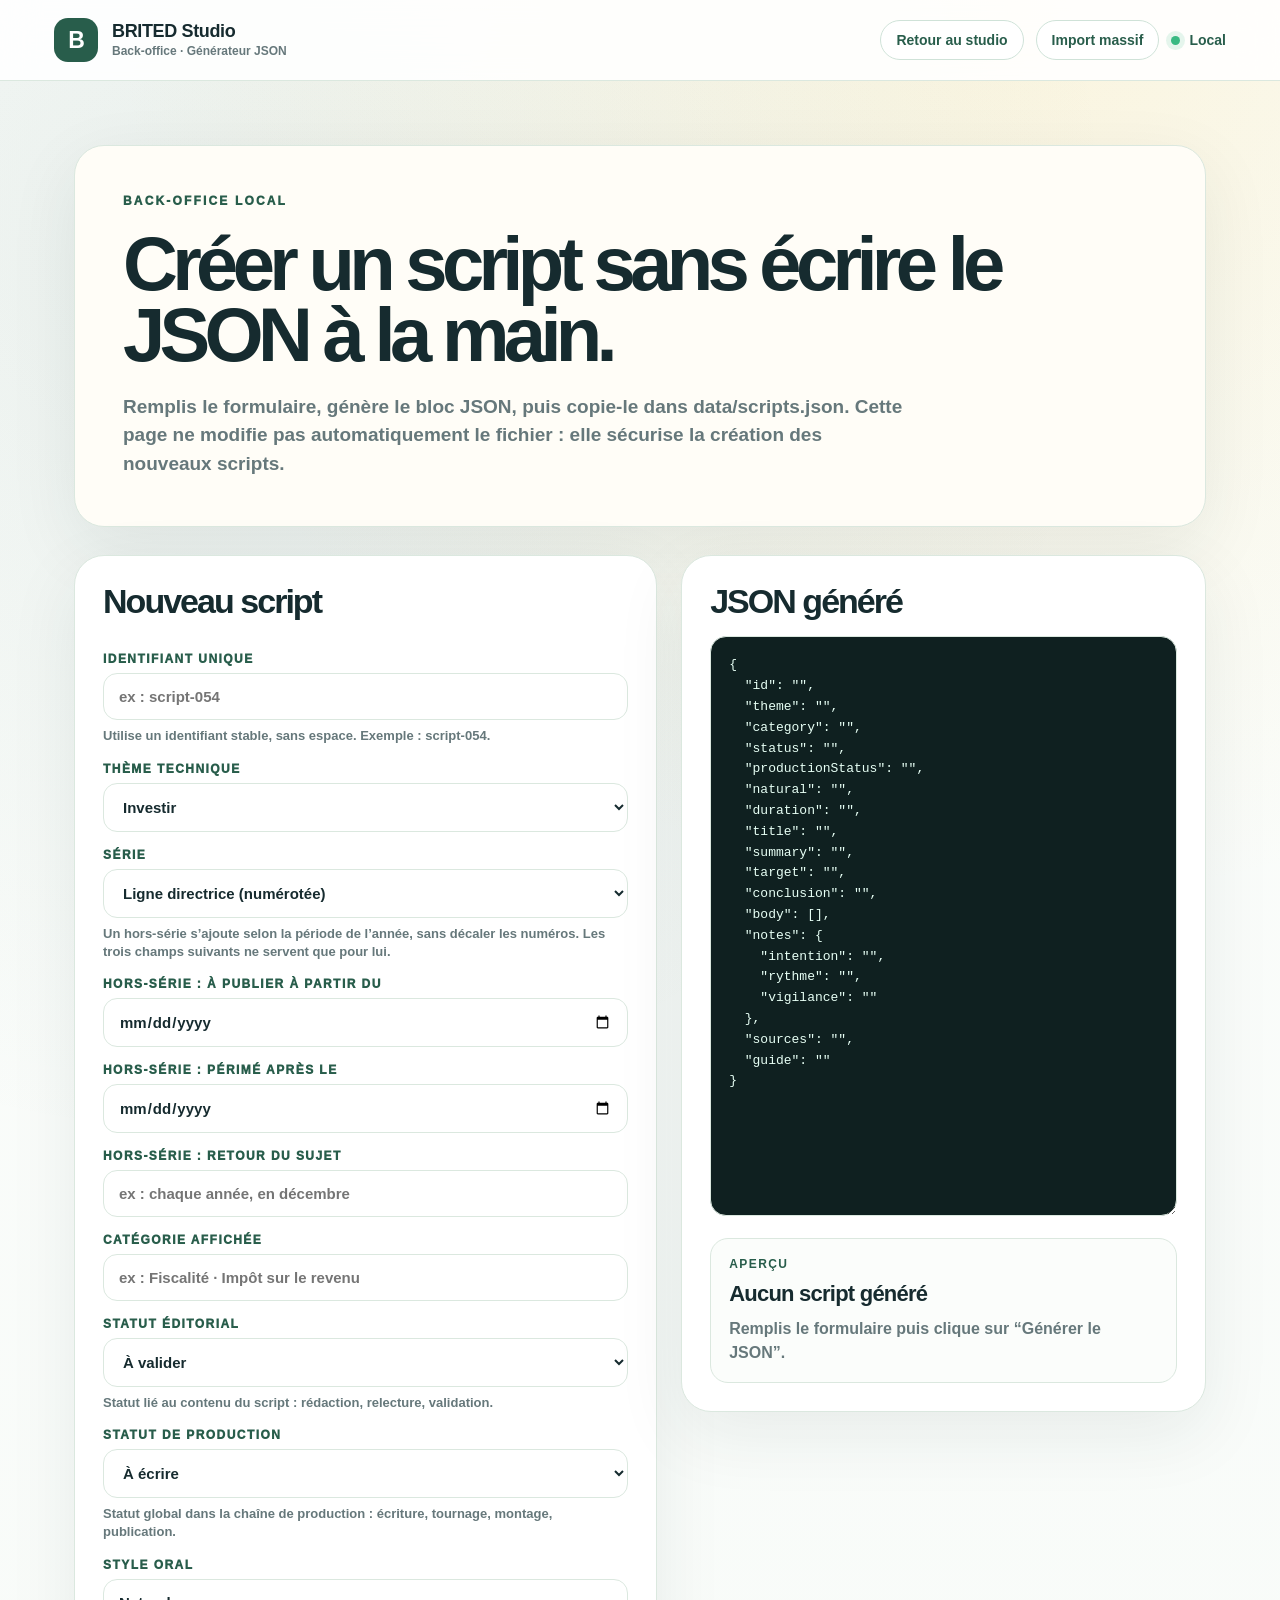
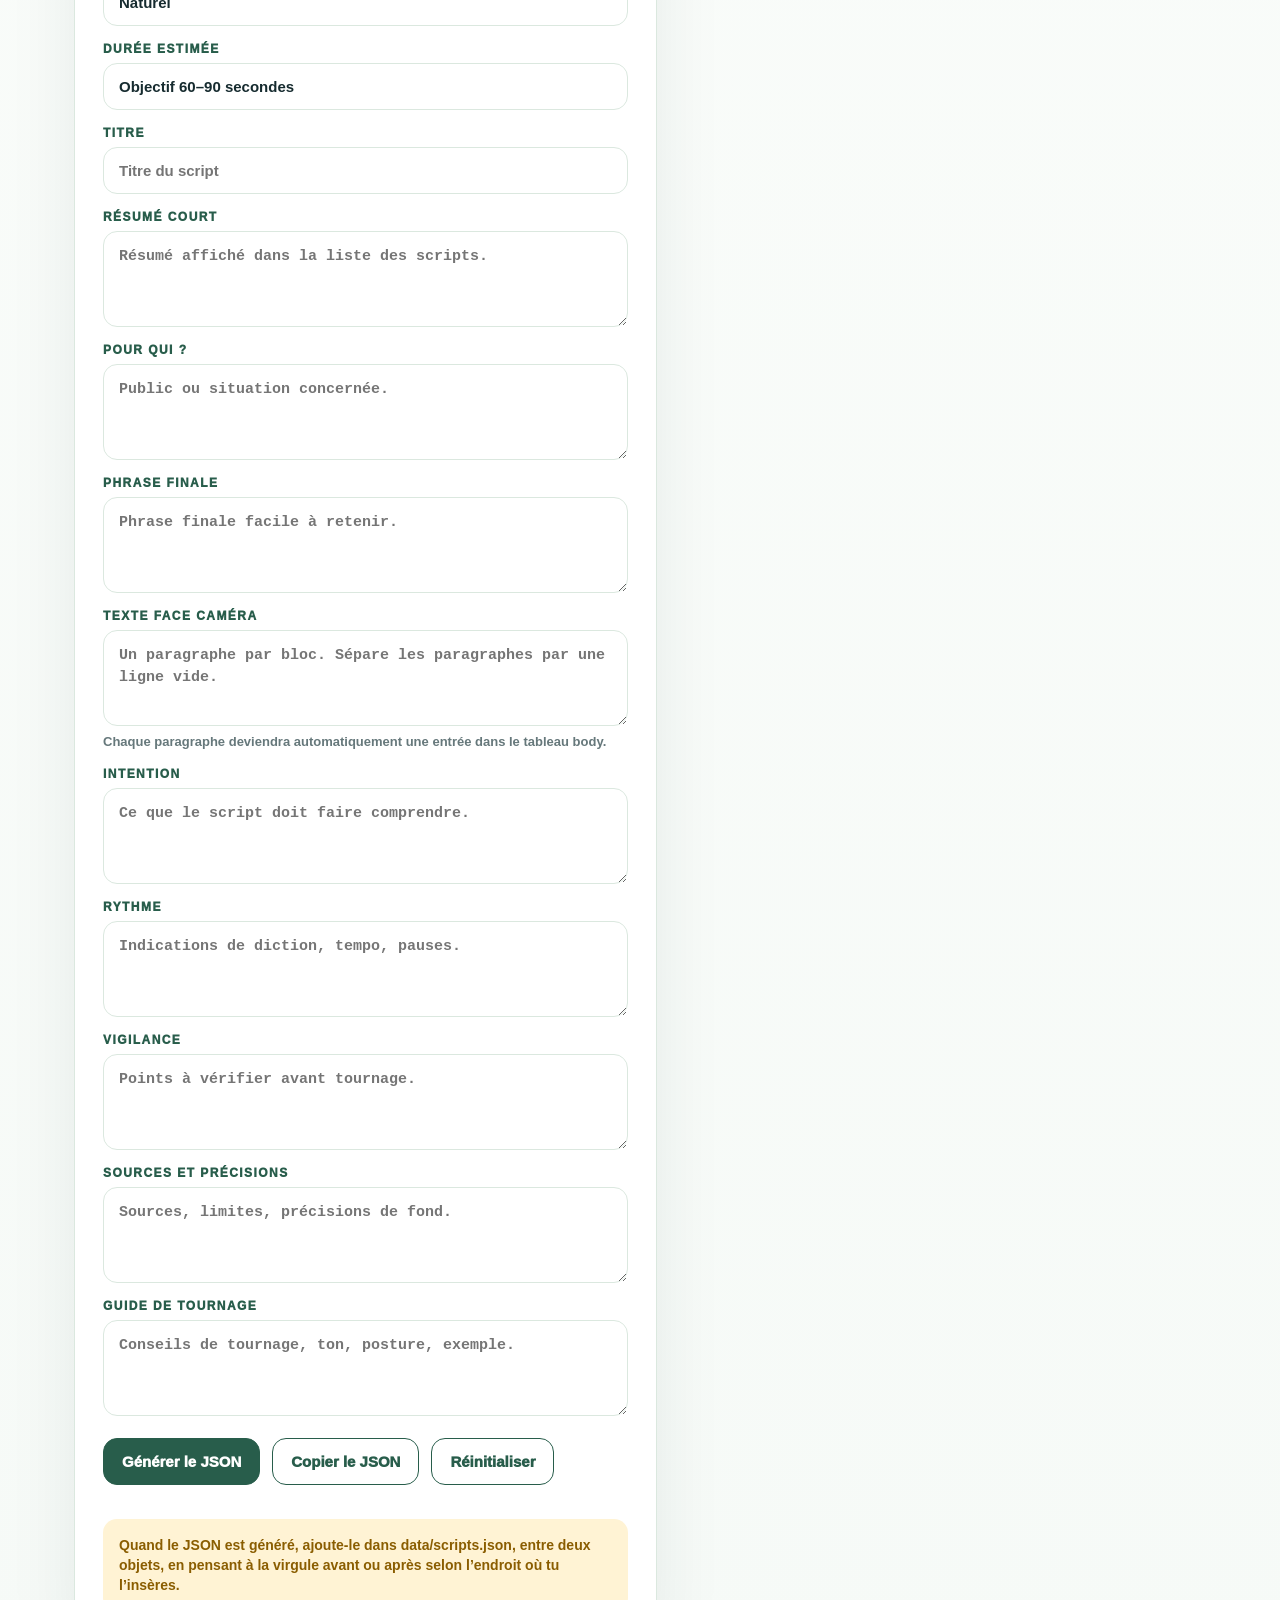
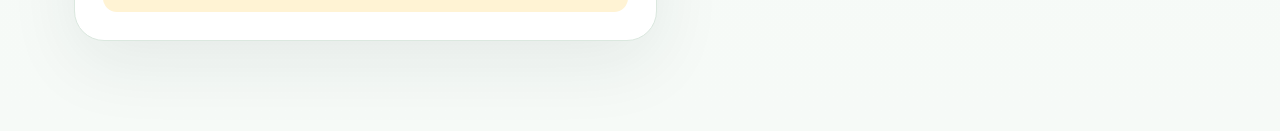
==== commit 7867cf1d: "Ajoute les hors-série au Studio, en complément de la ligne directrice Les 78 scripts gardent leur nu" ====
--- a/admin.html
+++ b/admin.html
@@ -59,6 +59,30 @@
             <option value="fiscalite">Fiscalité</option>
             <option value="epargne">Épargne</option>
           </select>
+        </div>
+
+        <div class="field">
+          <label for="horsSerie">Série</label>
+          <select id="horsSerie" name="horsSerie">
+            <option value="non">Ligne directrice (numérotée)</option>
+            <option value="oui">Hors-série (lié au calendrier)</option>
+          </select>
+          <div class="field-help">Un hors-série s’ajoute selon la période de l’année, sans décaler les numéros. Les trois champs suivants ne servent que pour lui.</div>
+        </div>
+
+        <div class="field">
+          <label for="publishFrom">Hors-série : à publier à partir du</label>
+          <input id="publishFrom" name="publishFrom" type="date" />
+        </div>
+
+        <div class="field">
+          <label for="publishUntil">Hors-série : périmé après le</label>
+          <input id="publishUntil" name="publishUntil" type="date" />
+        </div>
+
+        <div class="field">
+          <label for="recurrence">Hors-série : retour du sujet</label>
+          <input id="recurrence" name="recurrence" type="text" placeholder="ex : chaque année, en décembre" />
         </div>
 
         <div class="field">
--- a/assets/style.css
+++ b/assets/style.css
@@ -1353,3 +1353,187 @@
     line-height: 1.42;
   }
 }
+
+/* Hors-série : vidéos liées au calendrier, en complément de la ligne directrice */
+
+.chip.gold {
+  border-color: #ead390;
+  color: var(--gold-text);
+}
+
+.chip.gold.active {
+  background: var(--gold-soft);
+  border-color: #ead390;
+  color: var(--gold-text);
+}
+
+.hs-panel {
+  background: var(--card);
+  border-color: #ead390;
+}
+
+.hs-all-button {
+  border: 1px solid #ead390;
+  background: white;
+  color: var(--gold-text);
+  border-radius: 14px;
+  padding: 12px 16px;
+  font-size: 14px;
+  font-weight: 950;
+  cursor: pointer;
+  transition: 0.2s ease;
+  white-space: nowrap;
+}
+
+.hs-all-button:hover,
+.hs-all-button.active {
+  background: var(--gold-soft);
+}
+
+.hs-grid {
+  display: grid;
+  grid-template-columns: repeat(3, 1fr);
+  gap: 12px;
+}
+
+.hs-card {
+  border: 1px solid #ead390;
+  background: var(--gold-soft);
+  border-radius: 16px;
+  padding: 16px;
+  text-align: left;
+  color: inherit;
+  font: inherit;
+  cursor: pointer;
+  transition: 0.2s ease;
+}
+
+.hs-card:hover {
+  transform: translateY(-1px);
+  box-shadow: 0 14px 34px rgba(25, 56, 49, 0.07);
+}
+
+.hs-card.soon {
+  background: white;
+}
+
+.hs-state {
+  display: block;
+  color: var(--gold-text);
+  font-size: 11px;
+  font-weight: 950;
+  letter-spacing: 0.08em;
+  text-transform: uppercase;
+  line-height: 1.3;
+  margin-bottom: 10px;
+}
+
+.hs-card strong {
+  display: block;
+  color: var(--ink);
+  font-size: 18px;
+  line-height: 1.2;
+  letter-spacing: -0.03em;
+  font-weight: 900;
+}
+
+.hs-card small {
+  display: block;
+  margin-top: 10px;
+  color: var(--muted);
+  font-weight: 750;
+  line-height: 1.4;
+}
+
+.hs-empty {
+  background: white;
+  border: 1px dashed #ead390;
+  border-radius: 16px;
+  padding: 16px;
+  color: var(--muted);
+  font-weight: 720;
+  line-height: 1.5;
+}
+
+.list-group-label {
+  color: var(--green);
+  font-size: 12px;
+  font-weight: 950;
+  letter-spacing: 0.1em;
+  text-transform: uppercase;
+  padding: 6px 4px 0;
+}
+
+.list-group-label.gold {
+  color: var(--gold-text);
+}
+
+.list-card.hors-serie {
+  border-color: #ead390;
+  background: #fffaf0;
+}
+
+.list-card.hors-serie.active {
+  background: var(--gold-soft);
+}
+
+.list-card.expired {
+  opacity: 0.55;
+}
+
+.list-time.gold {
+  background: var(--gold);
+  color: #5c3f00;
+}
+
+.list-window {
+  color: var(--gold-text);
+  font-size: 13px;
+  font-weight: 750;
+  line-height: 1.4;
+  margin-bottom: 10px;
+}
+
+.list-window.expired {
+  color: var(--muted);
+}
+
+.badge.hors-serie {
+  background: var(--gold);
+  color: #5c3f00;
+}
+
+.window-box {
+  background: var(--gold-soft);
+  border-left: 4px solid var(--gold);
+  border-radius: 12px;
+  padding: 18px;
+  margin-bottom: 18px;
+  font-size: 15px;
+  line-height: 1.7;
+  color: var(--ink-soft);
+}
+
+.window-box strong {
+  color: var(--gold-text);
+}
+
+.window-box.expired {
+  background: #f1f3f2;
+  border-left-color: #c9d2ce;
+}
+
+.window-box.expired strong {
+  color: var(--muted);
+}
+
+.empty-script {
+  color: var(--muted);
+  font-style: italic;
+}
+
+@media (max-width: 1100px) {
+  .hs-grid {
+    grid-template-columns: 1fr;
+  }
+}
